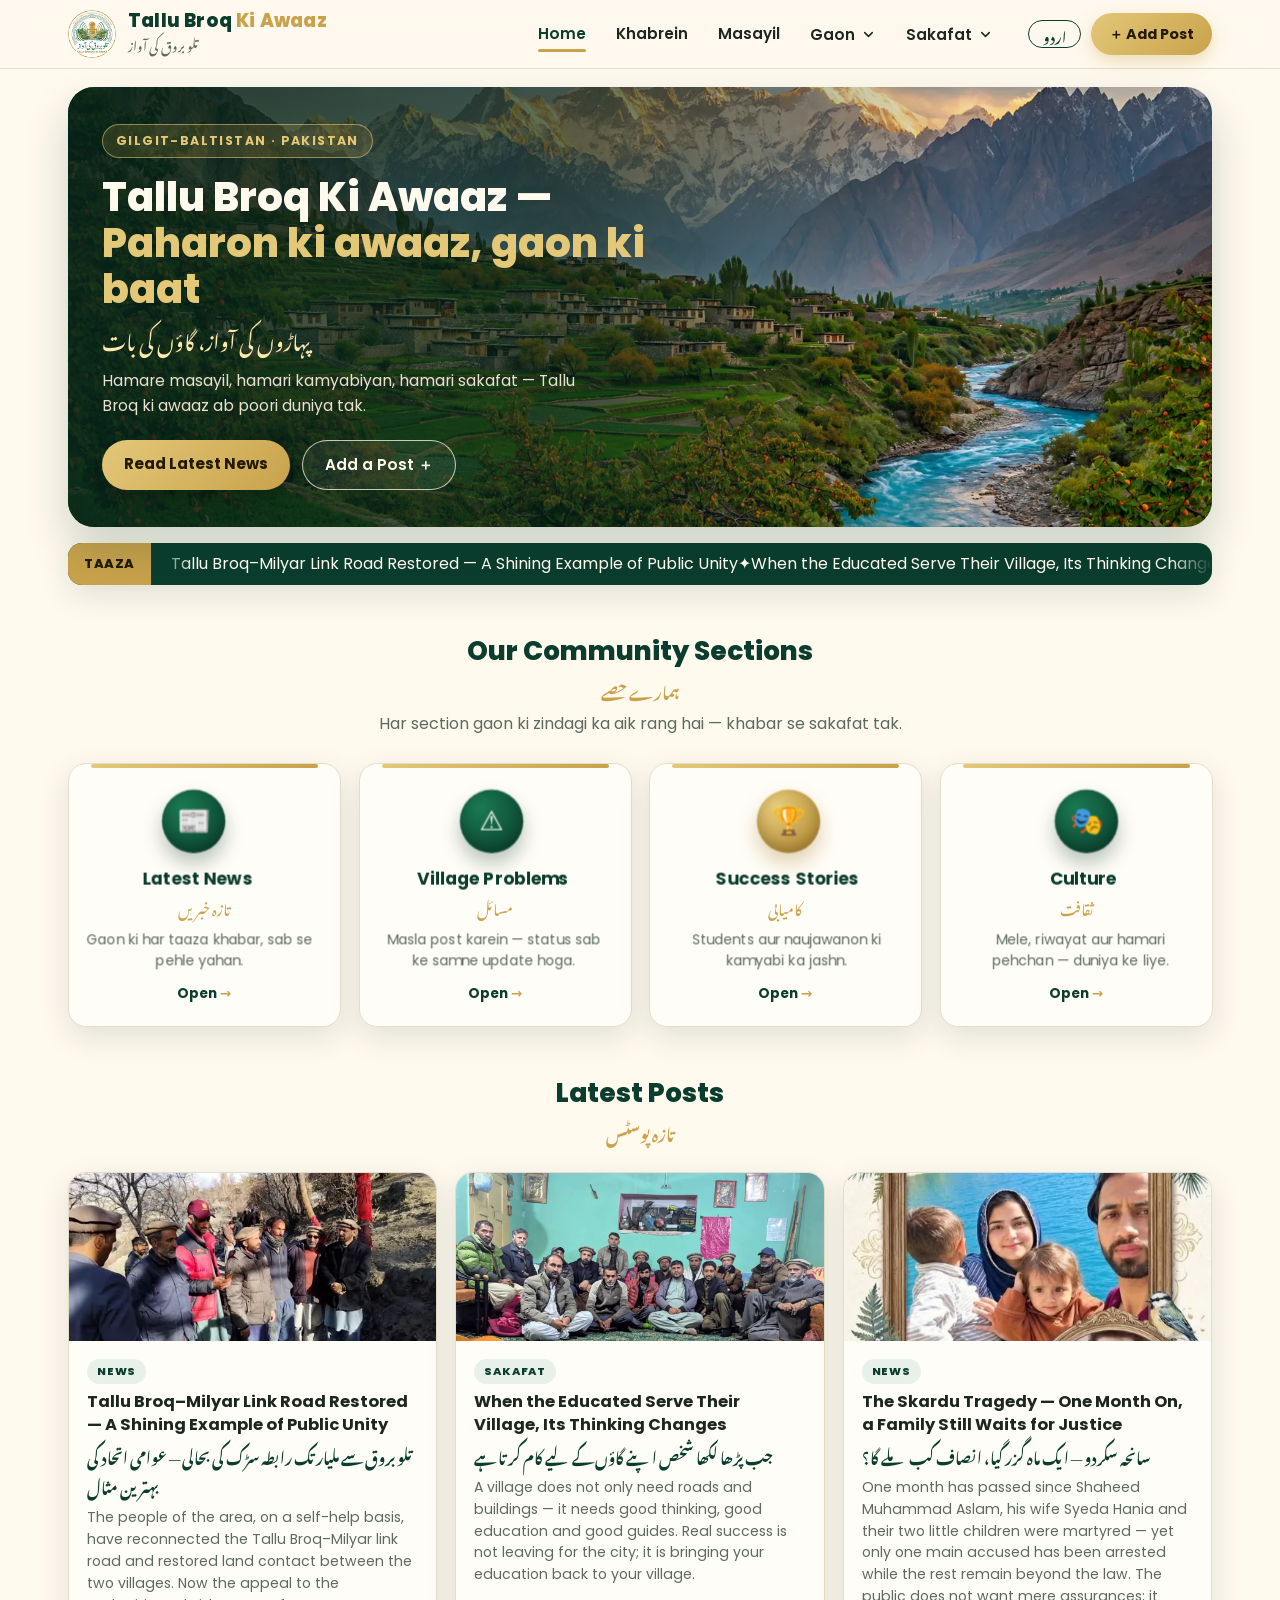
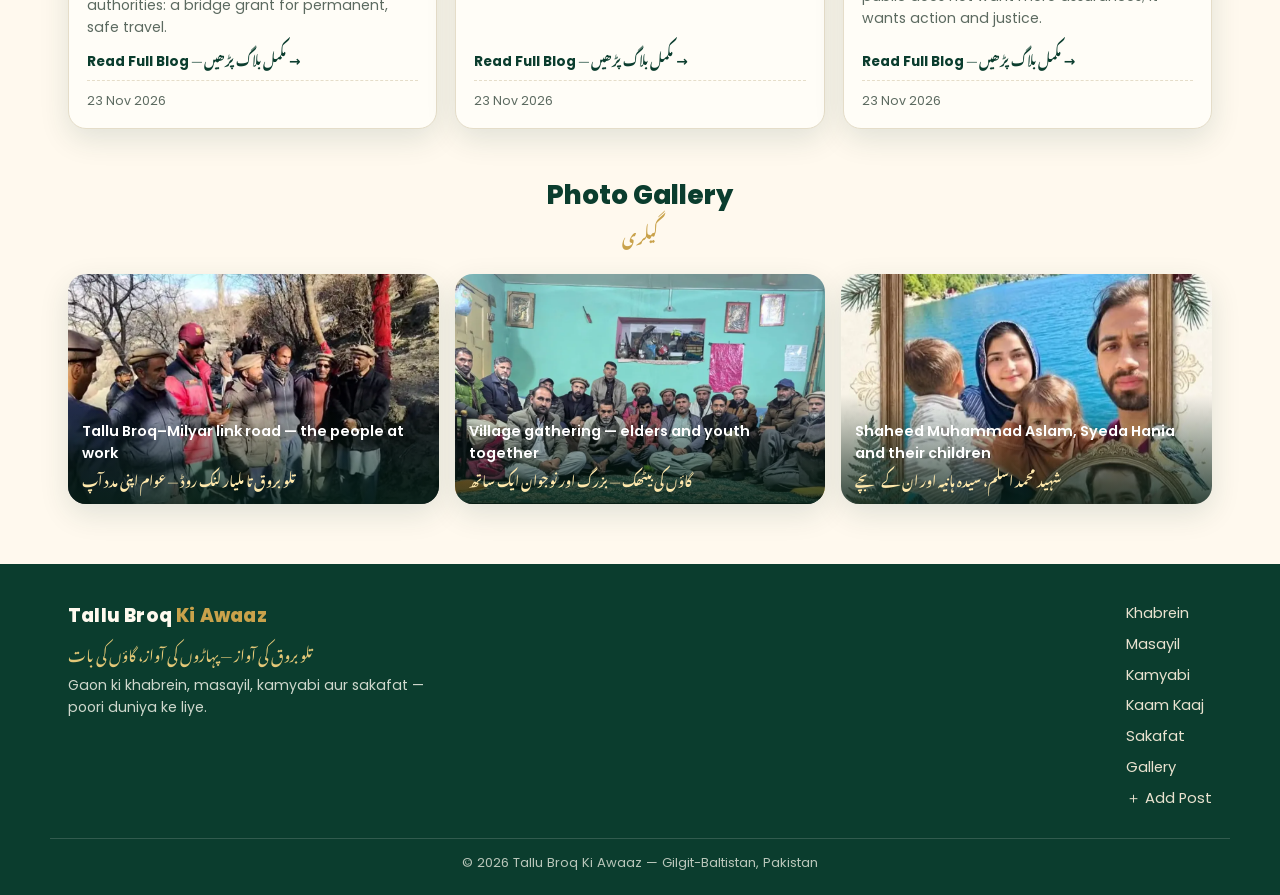
==== index.html @ 9633d97a "Full admin panel: dashboard stats, post edit, admins management, logo + social settings, password ch" ====
<!DOCTYPE html>
<html lang="en">
<head>
<meta charset="UTF-8">
<meta name="viewport" content="width=device-width, initial-scale=1.0">
<title>Tallu Broq Ki Awaaz — تلو بروق کی آواز | Voice of Tallu Broq</title>
<meta name="description" content="Tallu Broq Ki Awaaz — gaon ki khabrein, masayil, kamyabi, kaam kaaj aur sakafat. The voice of Tallu Broq, Gilgit-Baltistan, Pakistan. تلو بروق کی آواز — گاؤں کی خبریں، مسائل، کامیابی اور ثقافت۔">
<meta name="keywords" content="Tallu Broq, Tallu Broq Ki Awaaz, تلو بروق, تلو بروق کی آواز, Skardu village news, Gilgit Baltistan village, GB news, گاؤں کی خبریں, village problems Pakistan">
<meta name="robots" content="index, follow">
<link rel="canonical" href="https://sigmapack4-design.github.io/tallu-broq-awaaz/">
<meta name="theme-color" content="#0b3d2e">
<meta property="og:type" content="website">
<meta property="og:site_name" content="Tallu Broq Ki Awaaz">
<meta property="og:title" content="Tallu Broq Ki Awaaz — تلو بروق کی آواز">
<meta property="og:description" content="Gaon ki khabrein, masayil, kamyabi aur sakafat — Tallu Broq, Gilgit-Baltistan ki awaaz poori duniya ke liye.">
<meta property="og:url" content="https://sigmapack4-design.github.io/tallu-broq-awaaz/">
<meta property="og:image" content="https://sigmapack4-design.github.io/tallu-broq-awaaz/assets/hero.webp">
<meta name="twitter:card" content="summary_large_image">
<meta name="twitter:title" content="Tallu Broq Ki Awaaz — تلو بروق کی آواز">
<meta name="twitter:description" content="Village news, problems, success stories and culture from Tallu Broq, Gilgit-Baltistan, Pakistan.">
<meta name="twitter:image" content="https://sigmapack4-design.github.io/tallu-broq-awaaz/assets/hero.webp">
<script type="application/ld+json">
{"@context":"https://schema.org","@type":"WebSite","name":"Tallu Broq Ki Awaaz","alternateName":"تلو بروق کی آواز","url":"https://sigmapack4-design.github.io/tallu-broq-awaaz/","inLanguage":["en","ur"],"description":"Village news, problems, success stories, work directory and culture from Tallu Broq, Gilgit-Baltistan, Pakistan.","publisher":{"@type":"Organization","name":"Tallu Broq Ki Awaaz","alternateName":"تلو بروق کی آواز"}}
</script>
<link rel="preconnect" href="https://fonts.googleapis.com">
<link rel="preconnect" href="https://fonts.gstatic.com" crossorigin>
<link href="https://fonts.googleapis.com/css2?family=Poppins:wght@400;500;600;700;800&family=Noto+Nastaliq+Urdu:wght@400;600;700&display=swap" rel="stylesheet">
<link rel="stylesheet" href="style.css?v=6">
<link rel="icon" type="image/png" href="assets/logo.png">
</head>
<body>

<header class="site-header" id="siteHeader">
  <div class="header-inner">
    <a class="brand" href="#/home" aria-label="Tallu Broq Ki Awaaz — Home">
      <span class="brand-mark" aria-hidden="true">
        <img src="assets/logo.png" alt="" width="48" height="48" data-sitelogo>
      </span>
      <span class="brand-text">
        <span class="brand-name">Tallu Broq <span class="brand-name-2">Ki Awaaz</span></span>
        <span class="brand-ur ur">تلو بروق کی آواز</span>
      </span>
    </a>

    <nav class="main-nav" id="mainNav" aria-label="Main">
      <a class="nav-link" href="#/home" data-nav="home" data-i18n="nav_home">Home</a>
      <a class="nav-link" href="#/news" data-nav="news" data-i18n="nav_news">Khabrein</a>
      <a class="nav-link" href="#/masayil" data-nav="masayil" data-i18n="nav_masayil">Masayil</a>

      <div class="nav-drop" data-drop>
        <button class="nav-link nav-drop-btn" type="button" aria-haspopup="true" aria-expanded="false" data-drop-btn>
          <span data-i18n="nav_gaon">Gaon</span>
          <svg class="drop-arrow" viewBox="0 0 24 24" aria-hidden="true"><path d="M6 9l6 6 6-6" fill="none" stroke="currentColor" stroke-width="2.4" stroke-linecap="round" stroke-linejoin="round"/></svg>
        </button>
        <div class="drop-panel" role="menu">
          <a href="#/kamyabi" data-nav="kamyabi" role="menuitem"><span class="drop-ic">★</span><span data-i18n="nav_kamyabi">Kamyabi</span><span class="drop-ur ur">کامیابی</span></a>
          <a href="#/kaam" data-nav="kaam" role="menuitem"><span class="drop-ic">⚒</span><span data-i18n="nav_kaam">Kaam Kaaj</span><span class="drop-ur ur">کام کاج</span></a>
          <a href="#/elaan" data-nav="elaan" role="menuitem"><span class="drop-ic">📣</span><span data-i18n="nav_elaan">Elaan Board</span><span class="drop-ur ur">اعلان</span></a>
          <a href="#/rabta" data-nav="rabta" role="menuitem"><span class="drop-ic">☎</span><span data-i18n="nav_rabta">Rabta Directory</span><span class="drop-ur ur">رابطہ</span></a>
        </div>
      </div>

      <div class="nav-drop" data-drop>
        <button class="nav-link nav-drop-btn" type="button" aria-haspopup="true" aria-expanded="false" data-drop-btn>
          <span data-i18n="nav_sakafat">Sakafat</span>
          <svg class="drop-arrow" viewBox="0 0 24 24" aria-hidden="true"><path d="M6 9l6 6 6-6" fill="none" stroke="currentColor" stroke-width="2.4" stroke-linecap="round" stroke-linejoin="round"/></svg>
        </button>
        <div class="drop-panel" role="menu">
          <a href="#/sakafat" data-nav="sakafat" role="menuitem"><span class="drop-ic">🎭</span><span data-i18n="nav_sakafat">Sakafat</span><span class="drop-ur ur">ثقافت</span></a>
          <a href="#/gallery" data-nav="gallery" role="menuitem"><span class="drop-ic">🖼</span><span data-i18n="nav_gallery">Gallery</span><span class="drop-ur ur">گیلری</span></a>
        </div>
      </div>
    </nav>

    <div class="header-actions">
      <button class="lang-btn" id="langBtn" type="button" aria-label="Change language">اردو</button>
      <a class="cta-btn" href="#/submit" data-i18n="cta_submit">Masla Bhejein</a>
      <button class="burger" id="burger" type="button" aria-label="Menu" aria-expanded="false">
        <span></span><span></span><span></span>
      </button>
    </div>
  </div>

  <div class="mobile-panel" id="mobilePanel">
    <a class="m-link" href="#/home" data-nav="home" data-i18n="nav_home">Home</a>
    <a class="m-link" href="#/news" data-nav="news" data-i18n="nav_news">Khabrein</a>
    <a class="m-link" href="#/masayil" data-nav="masayil" data-i18n="nav_masayil">Masayil</a>
    <button class="m-acc-btn" type="button" data-acc aria-expanded="false">
      <span data-i18n="nav_gaon">Gaon</span>
      <svg class="drop-arrow" viewBox="0 0 24 24" aria-hidden="true"><path d="M6 9l6 6 6-6" fill="none" stroke="currentColor" stroke-width="2.4" stroke-linecap="round" stroke-linejoin="round"/></svg>
    </button>
    <div class="m-acc-panel">
      <a class="m-link sub" href="#/kamyabi" data-nav="kamyabi" data-i18n="nav_kamyabi">Kamyabi</a>
      <a class="m-link sub" href="#/kaam" data-nav="kaam" data-i18n="nav_kaam">Kaam Kaaj</a>
      <a class="m-link sub" href="#/elaan" data-nav="elaan" data-i18n="nav_elaan">Elaan Board</a>
      <a class="m-link sub" href="#/rabta" data-nav="rabta" data-i18n="nav_rabta">Rabta Directory</a>
    </div>
    <button class="m-acc-btn" type="button" data-acc aria-expanded="false">
      <span data-i18n="nav_sakafat">Sakafat</span>
      <svg class="drop-arrow" viewBox="0 0 24 24" aria-hidden="true"><path d="M6 9l6 6 6-6" fill="none" stroke="currentColor" stroke-width="2.4" stroke-linecap="round" stroke-linejoin="round"/></svg>
    </button>
    <div class="m-acc-panel">
      <a class="m-link sub" href="#/sakafat" data-nav="sakafat" data-i18n="nav_sakafat">Sakafat</a>
      <a class="m-link sub" href="#/gallery" data-nav="gallery" data-i18n="nav_gallery">Gallery</a>
    </div>
    <a class="m-link cta" href="#/submit" data-i18n="cta_submit">Masla Bhejein</a>
  </div>
</header>

<main id="app" tabindex="-1"></main>

<footer class="site-footer">
  <div class="footer-inner">
    <div class="footer-brand">
      <span class="brand-name light">Tallu Broq <span class="brand-name-2">Ki Awaaz</span></span>
      <span class="ur footer-ur">تلو بروق کی آواز — پہاڑوں کی آواز، گاؤں کی بات</span>
      <p class="footer-tag" data-i18n="footer_tag">Gaon ki khabrein, masayil, kamyabi aur sakafat — poori duniya ke liye.</p>
      <div class="social-row" id="socialRow"></div>
    </div>
    <nav class="footer-links" aria-label="Footer">
      <a href="#/news" data-i18n="nav_news">Khabrein</a>
      <a href="#/masayil" data-i18n="nav_masayil">Masayil</a>
      <a href="#/kamyabi" data-i18n="nav_kamyabi">Kamyabi</a>
      <a href="#/kaam" data-i18n="nav_kaam">Kaam Kaaj</a>
      <a href="#/sakafat" data-i18n="nav_sakafat">Sakafat</a>
      <a href="#/gallery" data-i18n="nav_gallery">Gallery</a>
      <a href="#/submit" data-i18n="cta_submit">Masla Bhejein</a>
    </nav>
  </div>
  <div class="footer-bottom">© 2026 Tallu Broq Ki Awaaz — Gilgit-Baltistan, Pakistan</div>
</footer>

<!-- Guidelines popup (shown before posting) -->
<div class="modal-back" id="guideModal" role="dialog" aria-modal="true" aria-label="Posting guidelines">
  <div class="modal-card">
    <h3>📋 Posting ke Usool <span class="ur">پوسٹنگ کے اصول</span></h3>
    <div class="guide-cols">
      <div>
        <p class="guide-h good">✅ Ye post ho sakti hai:</p>
        <ul>
          <li>Gaon ki khabrein <span class="ur">گاؤں کی خبریں</span></li>
          <li>Masayil — pani, bijli, sarak, school, sehat <span class="ur">مسائل</span></li>
          <li>Kamyabi — students, naujawan <span class="ur">کامیابی</span></li>
          <li>Sakafat aur elanaat <span class="ur">ثقافت و اعلانات</span></li>
        </ul>
      </div>
      <div>
        <p class="guide-h bad">🚫 Ye bilkul nahi:</p>
        <ul>
          <li>Kharid-o-farokht, dukaan ya cheezon ki advertisement</li>
          <li>Gandi, badtameez ya ghair-akhlaqi baat ya photo</li>
          <li>Kisi shakhs par ilzaam ya larai jhagra</li>
          <li>Jhooti khabar ya spam</li>
        </ul>
      </div>
    </div>
    <p class="guide-note">🤖 <strong>System kaisa kaam karta hai:</strong> Aap title, tafseel aur photo bhejte hain → <strong>AI pehle check karta hai</strong> → saaf post ko AI khud behtar bana kar <strong>English + Urdu blog</strong> ki shakal mein SEO ke saath publish kar deta hai. Jo post usool ke khilaf ho, wo <strong>wahin decline</strong> ho jati hai — site par nahi lagti.</p>
    <div class="modal-btns">
      <button class="btn-gold" id="guideGo" type="button">Samajh Gaya — Post Karein →</button>
      <button class="btn-plain" id="guideClose" type="button">Band Karein</button>
    </div>
  </div>
</div>

<script src="data.js?v=3"></script>
<script src="app.js?v=5"></script>
</body>
</html>
---- style.css ----
:root{
  --green:#0b3d2e;
  --green-2:#0f5132;
  --green-soft:#e7f0e9;
  --cream:#fff9ee;
  --paper:#fffdf7;
  --gold:#c9a24b;
  --gold-2:#e3c878;
  --ink:#1d2620;
  --muted:#5c6a60;
  --line:#e5ddc9;
  --red:#b3402e;
  --amber:#b07d1e;
  --radius:18px;
  --shadow:0 10px 30px rgba(11,61,46,.12);
  --shadow-lift:0 22px 44px rgba(11,61,46,.20);
}
*{margin:0;padding:0;box-sizing:border-box}
html{scroll-behavior:smooth;overflow-x:hidden}
body{
  font-family:'Poppins',system-ui,sans-serif;
  background:var(--cream);
  color:var(--ink);
  line-height:1.55;
  -webkit-font-smoothing:antialiased;
  overflow-x:hidden;
  max-width:100%;
}
.ur{font-family:'Noto Nastaliq Urdu',serif;line-height:2}
a{color:inherit;text-decoration:none}
img{max-width:100%;display:block}
button{font-family:inherit;cursor:pointer}

/* ---------- Header ---------- */
.site-header{
  position:sticky;top:0;z-index:100;
  background:rgba(255,249,238,.86);
  backdrop-filter:blur(14px);
  -webkit-backdrop-filter:blur(14px);
  border-bottom:1px solid var(--line);
}
.header-inner{
  max-width:1180px;margin:0 auto;padding:10px 18px;
  display:flex;align-items:center;gap:22px;min-width:0;
}
.brand{display:flex;align-items:center;gap:12px;flex-shrink:1;min-width:0}
.brand-mark{width:48px;height:48px;display:block;flex-shrink:0}
.brand-mark svg{width:100%;height:100%}
.brand-mark img{width:100%;height:100%;display:block;border-radius:50%}
.brand-text{display:flex;flex-direction:column;line-height:1.1;min-width:0}
.brand-name{font-weight:800;font-size:1.16rem;color:var(--green);letter-spacing:.2px;white-space:nowrap}
.brand-name-2{color:var(--gold)}
.brand-name.light{color:var(--cream)}
.brand-ur{font-size:.82rem;color:var(--muted);line-height:1.9}

.main-nav{display:flex;align-items:center;gap:4px;margin-left:auto}
.nav-link{
  position:relative;display:inline-flex;align-items:center;gap:6px;
  padding:9px 13px;border-radius:999px;border:0;background:transparent;
  font-size:.95rem;font-weight:600;color:var(--ink);
  transition:background .2s,color .2s;
}
.nav-link:hover{background:var(--green-soft);color:var(--green)}
.nav-link.active{color:var(--green)}
.nav-link.active::after{
  content:"";position:absolute;left:13px;right:13px;bottom:3px;height:3px;
  border-radius:3px;background:var(--gold);
}

/* Dropdown (arrow) menus */
.nav-drop{position:relative}
.drop-arrow{width:15px;height:15px;transition:transform .25s ease;flex-shrink:0}
.nav-drop.open .drop-arrow,.m-acc-btn.open .drop-arrow{transform:rotate(180deg)}
.drop-panel{
  position:absolute;top:calc(100% + 10px);left:50%;
  transform:translate(-50%,8px);
  min-width:250px;background:var(--paper);
  border:1px solid var(--line);border-radius:16px;
  box-shadow:var(--shadow-lift);padding:8px;
  opacity:0;visibility:hidden;pointer-events:none;
  transition:opacity .22s ease,transform .22s ease;
}
.drop-panel::before{
  content:"";position:absolute;top:-7px;left:50%;width:14px;height:14px;
  transform:translateX(-50%) rotate(45deg);
  background:var(--paper);border-left:1px solid var(--line);border-top:1px solid var(--line);
}
.nav-drop.open .drop-panel{opacity:1;visibility:visible;pointer-events:auto;transform:translate(-50%,0)}
.drop-panel a{
  display:flex;align-items:center;gap:10px;
  padding:10px 12px;border-radius:11px;font-weight:600;font-size:.93rem;
  transition:background .15s;
}
.drop-panel a:hover{background:var(--green-soft);color:var(--green)}
.drop-ic{width:22px;text-align:center}
.drop-ur{margin-left:auto;font-size:.8rem;color:var(--muted)}

.header-actions{display:flex;align-items:center;gap:10px;flex-shrink:0}
.lang-btn{
  border:1.5px solid var(--green);background:transparent;color:var(--green);
  font-family:'Noto Nastaliq Urdu',serif;font-size:.85rem;line-height:1;
  padding:8px 14px 4px;border-radius:999px;font-weight:700;
  transition:background .2s,color .2s;
}
.lang-btn:hover{background:var(--green);color:var(--cream)}
.cta-btn{
  background:linear-gradient(135deg,var(--gold-2),var(--gold));
  color:#231a04;font-weight:700;font-size:.9rem;
  padding:10px 18px;border-radius:999px;box-shadow:0 6px 16px rgba(201,162,75,.35);
  transition:transform .2s,box-shadow .2s;white-space:nowrap;
}
.cta-btn:hover{transform:translateY(-2px);box-shadow:0 10px 22px rgba(201,162,75,.45)}
.burger{
  display:none;flex-direction:column;gap:5px;background:transparent;border:0;padding:8px;
}
.burger span{width:24px;height:2.6px;border-radius:3px;background:var(--green);transition:.25s}
.burger.open span:nth-child(1){transform:translateY(7.6px) rotate(45deg)}
.burger.open span:nth-child(2){opacity:0}
.burger.open span:nth-child(3){transform:translateY(-7.6px) rotate(-45deg)}

.mobile-panel{
  display:none;border-top:1px solid var(--line);
  background:var(--paper);padding:10px 16px 16px;
}
.mobile-panel.show{display:block}
.m-link{display:block;padding:11px 10px;font-weight:600;border-radius:10px}
.m-link:hover,.m-link.active{background:var(--green-soft);color:var(--green)}
.m-link.sub{padding-left:26px;font-weight:500}
.m-link.cta{margin-top:8px;text-align:center;background:linear-gradient(135deg,var(--gold-2),var(--gold));color:#231a04;font-weight:700}
.m-acc-btn{
  width:100%;display:flex;align-items:center;justify-content:space-between;
  padding:11px 10px;background:transparent;border:0;font-weight:600;font-size:1rem;color:var(--ink);
}
.m-acc-panel{display:none}
.m-acc-panel.show{display:block}

/* ---------- Layout ---------- */
#app{max-width:1180px;margin:0 auto;padding:0 18px 60px;min-height:60vh}
.view-head{padding:38px 0 8px;text-align:center}
.view-head h1{font-size:2rem;color:var(--green);font-weight:800}
.view-head .ur{display:block;font-size:1.05rem;color:var(--gold);margin-top:2px}
.view-head p{color:var(--muted);max-width:640px;margin:10px auto 0}

/* ---------- Hero ---------- */
.hero{
  margin-top:18px;border-radius:26px;overflow:hidden;position:relative;
  box-shadow:var(--shadow-lift);isolation:isolate;
}
.hero img.hero-bg{width:100%;height:440px;object-fit:cover;transform:scale(1.02)}
.hero-shade{position:absolute;inset:0;background:linear-gradient(90deg,rgba(7,38,27,.88) 0%,rgba(7,38,27,.62) 46%,rgba(7,38,27,.05) 78%)}
.hero-content{
  position:absolute;inset:0;display:flex;flex-direction:column;justify-content:center;
  padding:34px;max-width:640px;color:var(--cream);
}
.hero-chip{
  align-self:flex-start;background:rgba(201,162,75,.18);border:1px solid rgba(227,200,120,.55);
  color:var(--gold-2);font-size:.78rem;font-weight:700;letter-spacing:1.4px;
  padding:6px 13px;border-radius:999px;text-transform:uppercase;
}
.hero-content h1{font-size:2.5rem;line-height:1.15;font-weight:800;margin:16px 0 4px}
.hero-content h1 em{font-style:normal;color:var(--gold-2)}
.hero-ur{font-size:1.3rem;color:#ffe9ad;line-height:2.1}
.hero-sub{margin-top:10px;color:#e9e2cf;max-width:480px;font-size:.98rem}
.hero-btns{display:flex;gap:12px;margin-top:22px;flex-wrap:wrap}
.btn-gold{
  background:linear-gradient(135deg,var(--gold-2),var(--gold));color:#231a04;
  font-weight:700;padding:12px 22px;border-radius:999px;border:0;font-size:.95rem;
  box-shadow:0 8px 20px rgba(0,0,0,.25);transition:transform .2s;
  display:inline-block;
}
.btn-gold:hover{transform:translateY(-2px)}
.btn-ghost{
  border:1.5px solid rgba(255,249,238,.75);color:var(--cream);background:rgba(255,255,255,.06);
  font-weight:600;padding:12px 22px;border-radius:999px;font-size:.95rem;display:inline-block;
  transition:background .2s;
}
.btn-ghost:hover{background:rgba(255,255,255,.16)}

/* ---------- Ticker ---------- */
.ticker{
  margin-top:16px;display:flex;align-items:center;gap:0;background:var(--green);
  border-radius:14px;overflow:hidden;color:var(--cream);box-shadow:var(--shadow);
}
.ticker-label{
  background:var(--gold);color:#231a04;font-weight:800;font-size:.8rem;
  padding:11px 16px;white-space:nowrap;letter-spacing:.6px;
}
.ticker-track{overflow:hidden;flex:1;min-width:0;mask-image:linear-gradient(90deg,transparent,#000 4%,#000 96%,transparent)}
.ticker-move{display:inline-flex;gap:56px;white-space:nowrap;padding-left:20px;animation:tick 30s linear infinite}
.ticker:hover .ticker-move{animation-play-state:paused}
@keyframes tick{from{transform:translateX(0)}to{transform:translateX(-50%)}}

/* ---------- Section cards (3D) ---------- */
.sec-title{text-align:center;margin:46px 0 6px}
.sec-title h2{color:var(--green);font-size:1.65rem;font-weight:800}
.sec-title .ur{display:block;color:var(--gold);font-size:1rem;margin-top:2px}
.sec-sub{text-align:center;color:var(--muted);max-width:560px;margin:6px auto 0}
.cards{
  display:grid;grid-template-columns:repeat(4,1fr);gap:18px;margin-top:26px;
  perspective:1200px;
}
.scard{
  background:var(--paper);border:1px solid var(--line);border-radius:var(--radius);
  padding:26px 20px 20px;text-align:center;position:relative;
  box-shadow:var(--shadow);transform-style:preserve-3d;
  transition:box-shadow .25s ease;will-change:transform;
}
.scard:hover{box-shadow:var(--shadow-lift)}
.scard::before{
  content:"";position:absolute;top:0;left:22px;right:22px;height:4px;border-radius:4px;
  background:linear-gradient(90deg,var(--gold-2),var(--gold));
}
.scard-ic{
  width:62px;height:62px;margin:2px auto 12px;border-radius:50%;
  display:flex;align-items:center;justify-content:center;font-size:1.65rem;color:#fff;
  background:radial-gradient(circle at 32% 28%,#1a7a52,var(--green));
  box-shadow:0 10px 20px rgba(11,61,46,.30),inset 0 -6px 12px rgba(0,0,0,.22);
  transform:translateZ(28px);
}
.scard.gold .scard-ic{background:radial-gradient(circle at 32% 28%,#e8cd7d,#a97f27);box-shadow:0 10px 20px rgba(169,127,39,.35),inset 0 -6px 12px rgba(0,0,0,.18)}
.scard h3{color:var(--green);font-size:1.06rem;transform:translateZ(18px)}
.scard .ur{display:block;color:var(--gold);font-size:.92rem}
.scard p{color:var(--muted);font-size:.86rem;margin-top:7px;transform:translateZ(12px)}
.scard .go{margin-top:12px;font-weight:700;color:var(--green);font-size:.85rem;display:inline-block}
.scard .go::after{content:" →";color:var(--gold)}

/* ---------- Post cards ---------- */
.posts{display:grid;grid-template-columns:repeat(3,1fr);gap:18px;margin-top:24px}
.pcard{
  background:var(--paper);border:1px solid var(--line);border-radius:var(--radius);
  overflow:hidden;box-shadow:var(--shadow);display:flex;flex-direction:column;
  transition:transform .25s ease,box-shadow .25s ease;
}
.pcard:hover{transform:translateY(-6px);box-shadow:var(--shadow-lift)}
.pcard img{height:168px;width:100%;object-fit:cover}
.pcard-body{padding:18px;display:flex;flex-direction:column;gap:7px;flex:1}
.chip{
  align-self:flex-start;font-size:.7rem;font-weight:800;letter-spacing:.8px;text-transform:uppercase;
  padding:4px 10px;border-radius:999px;background:var(--green-soft);color:var(--green);
}
.chip.gold{background:#f7ecd2;color:#7c5c10}
.chip.red{background:#f9e3de;color:var(--red)}
.pcard h3{font-size:1.02rem;line-height:1.4;color:var(--ink)}
.pcard h3 .ur{display:block;font-size:.95rem;color:var(--green);margin-top:3px}
.pcard p{color:var(--muted);font-size:.88rem;flex:1}
.readmore{font-weight:700;font-size:.86rem;color:var(--green)}
.readmore:hover{color:var(--gold)}
.pmeta{display:flex;justify-content:space-between;align-items:center;font-size:.78rem;color:var(--muted);border-top:1px dashed var(--line);padding-top:10px}
.status{font-weight:800;font-size:.72rem;padding:4px 10px;border-radius:999px;letter-spacing:.4px}
.status.report{background:#f9e3de;color:var(--red)}
.status.progress{background:#f7ecd2;color:var(--amber)}
.status.done{background:var(--green-soft);color:var(--green)}

/* ---------- Gallery / directory / forms ---------- */
.gallery{display:grid;grid-template-columns:repeat(3,1fr);gap:16px;margin-top:24px}
.gitem{border-radius:var(--radius);overflow:hidden;position:relative;box-shadow:var(--shadow)}
.gitem img{height:230px;width:100%;object-fit:cover;transition:transform .5s ease}
.gitem:hover img{transform:scale(1.06)}
.gitem figcaption{
  position:absolute;left:0;right:0;bottom:0;padding:26px 14px 12px;color:#fff;font-weight:600;font-size:.9rem;
  background:linear-gradient(transparent,rgba(5,30,20,.82));
}
.gitem figcaption .ur{display:block;font-size:.85rem;color:#ffe9ad}
.dir-grid{display:grid;grid-template-columns:repeat(3,1fr);gap:16px;margin-top:24px}
.dcard{background:var(--paper);border:1px solid var(--line);border-radius:var(--radius);padding:20px;box-shadow:var(--shadow)}
.dcard h3{color:var(--green);font-size:1rem;display:flex;gap:9px;align-items:center}
.dcard p{color:var(--muted);font-size:.87rem;margin-top:6px}
.form-card{
  max-width:640px;margin:26px auto 0;background:var(--paper);border:1px solid var(--line);
  border-radius:22px;box-shadow:var(--shadow-lift);padding:28px;
}
.form-card label{display:block;font-weight:600;font-size:.9rem;margin:14px 0 6px;color:var(--green)}
.form-card input,.form-card select,.form-card textarea{
  width:100%;border:1.5px solid var(--line);border-radius:12px;padding:12px 14px;
  font-family:inherit;font-size:.95rem;background:var(--cream);color:var(--ink);
}
.form-card input:focus,.form-card select:focus,.form-card textarea:focus{outline:2px solid var(--gold);border-color:transparent}
.form-card .btn-gold{width:100%;margin-top:20px;font-size:1rem;padding:14px}
.form-note{text-align:center;color:var(--muted);font-size:.82rem;margin-top:12px}
.empty-note{
  text-align:center;color:var(--muted);background:var(--paper);border:1px dashed var(--line);
  border-radius:var(--radius);padding:28px;margin-top:24px;
}

/* ---------- Footer ---------- */
.site-footer{background:var(--green);color:var(--cream);margin-top:0}
.footer-inner{
  max-width:1180px;margin:0 auto;padding:38px 18px 8px;
  display:flex;justify-content:space-between;gap:30px;flex-wrap:wrap;
}
.footer-ur{display:block;color:var(--gold-2);font-size:.95rem;margin-top:6px}
.footer-tag{color:#cfd8cd;font-size:.88rem;max-width:380px;margin-top:8px}
.footer-links{display:flex;flex-direction:column;gap:8px}
.footer-links a{color:#e9e2cf;font-size:.92rem}
.footer-links a:hover{color:var(--gold-2)}
.footer-bottom{
  max-width:1180px;margin:0 auto;padding:14px 18px 22px;
  border-top:1px solid rgba(255,249,238,.16);margin-top:20px;
  font-size:.82rem;color:#b9c6ba;text-align:center;
}

/* ---------- Reveal animation ---------- */
.reveal{opacity:0;transform:translateY(26px);transition:opacity .7s ease,transform .7s ease}
.reveal.in{opacity:1;transform:none}

/* ---------- Responsive ---------- */
@media (max-width:1020px){
  .cards{grid-template-columns:repeat(2,1fr)}
  .posts{grid-template-columns:repeat(2,1fr)}
  .gallery,.dir-grid{grid-template-columns:repeat(2,1fr)}
}
@media (max-width:860px){
  .main-nav{display:none}
  .burger{display:flex}
  .cta-btn{display:none}
  .header-inner{gap:12px;padding:10px 14px}
  .header-actions{margin-left:auto}
  .hero img.hero-bg{height:480px}
  .hero-content{padding:24px;max-width:100%}
  .hero-content h1{font-size:1.9rem}
}
@media (max-width:560px){
  .cards,.posts,.gallery,.dir-grid{grid-template-columns:1fr}
  .brand-ur{display:none}
  .header-inner{padding:8px 12px;gap:8px}
  .brand{gap:8px}
  .brand-mark{width:38px;height:38px}
  .brand-name{font-size:.95rem}
  .lang-btn{padding:7px 10px 3px;font-size:.78rem}
  .ticker-label{padding:10px 11px;font-size:.7rem}
  .hero img.hero-bg{height:520px}
  .hero-content h1{font-size:1.62rem}
  .hero-ur{font-size:1.1rem}
  .view-head h1{font-size:1.55rem}
  #app{padding:0 12px 48px}
}

/* ----- Guidelines popup + Add Post system ----- */
.modal-back{
  position:fixed;inset:0;background:rgba(6,26,19,.72);backdrop-filter:blur(4px);
  display:none;align-items:center;justify-content:center;z-index:200;padding:16px;
}
.modal-back.show{display:flex}
.modal-card{
  background:var(--paper);border-radius:22px;max-width:640px;width:100%;max-height:88vh;overflow:auto;
  padding:26px 26px 22px;box-shadow:var(--shadow-lift);border-top:6px solid var(--gold);
}
.modal-card h3{color:var(--green);font-size:1.25rem;margin-bottom:14px}
.guide-box{
  background:var(--paper);border:1px solid var(--line);border-radius:18px;padding:20px 22px;
  max-width:680px;margin:0 auto 22px;box-shadow:var(--shadow-soft);
}
.guide-box h3{color:var(--green);font-size:1.12rem;margin-bottom:12px}
.guide-cols{display:grid;grid-template-columns:1fr 1fr;gap:8px 26px}
.guide-h{font-weight:700;margin-bottom:6px}
.guide-h.good{color:#177245}
.guide-h.bad{color:#b3261e}
.guide-cols ul{list-style:none}
.guide-cols li{padding:3px 0;font-size:.92rem;color:#33413a}
.guide-cols li .ur{color:var(--gold);font-size:.82rem;margin-left:6px}
.guide-note{
  margin-top:14px;background:var(--green-soft);border-radius:12px;padding:12px 14px;
  font-size:.9rem;color:#22392e;line-height:1.6;
}
.modal-btns{display:flex;gap:12px;flex-wrap:wrap;margin-top:18px}
.btn-plain{
  background:#fff;border:1.5px solid var(--line);color:var(--ink);font-weight:700;
  padding:13px 22px;border-radius:999px;cursor:pointer;font-family:inherit;font-size:.95rem;
}
.btn-plain:hover{border-color:var(--green);color:var(--green)}
@media (max-width:560px){ .guide-cols{grid-template-columns:1fr} }

/* ----- Form extras ----- */
.form-card .opt{color:var(--muted);font-weight:400;font-size:.8rem}
.form-card input[type="file"]{padding:10px;background:#fff}
.photo-prev{width:100%;max-height:260px;object-fit:cover;border-radius:14px;margin-top:4px}
.result-wait,.result-ok,.result-bad{
  margin-top:16px;border-radius:14px;padding:14px 16px;font-size:.94rem;line-height:1.6;
}
.result-wait{background:#fff7e0;border:1px solid #ecd27a;color:#6b5410}
.result-ok{background:#e5f6ec;border:1px solid #8fd3a8;color:#14532d}
.result-ok a{color:var(--green);font-weight:800}
.result-bad{background:#fdecec;border:1px solid #f0a3a3;color:#7a1d1d}
.result-bad .ur{display:inline-block;margin-top:4px}

/* ----- Dynamic blog view ----- */
.blog-wrap{max-width:860px;margin:0 auto}
.blog-h1{font-size:1.9rem;line-height:1.3;color:var(--green);font-weight:800;margin-top:12px}
.blog-h1ur{
  font-family:'Noto Nastaliq Urdu',serif;font-weight:700;direction:rtl;text-align:right;
  font-size:1.5rem;line-height:2.2;color:var(--ink);margin-top:8px;
}
.share-copy{background:#44546b;border:none;cursor:pointer;font-family:inherit}
@media (max-width:560px){ .blog-h1{font-size:1.45rem} .blog-h1ur{font-size:1.22rem} }

/* ----- Social links (set from admin panel) ----- */
.social-row{display:flex;gap:10px;flex-wrap:wrap;margin-top:16px}
.social-row:empty{display:none}
.social-pill{
  display:inline-flex;align-items:center;gap:7px;padding:8px 16px;border-radius:999px;
  border:1.5px solid rgba(255,255,255,.35);color:#fff;font-weight:600;font-size:.85rem;
  transition:.2s;background:rgba(255,255,255,.08);
}
.social-pill:hover{border-color:var(--gold);color:var(--gold-2);transform:translateY(-2px)}
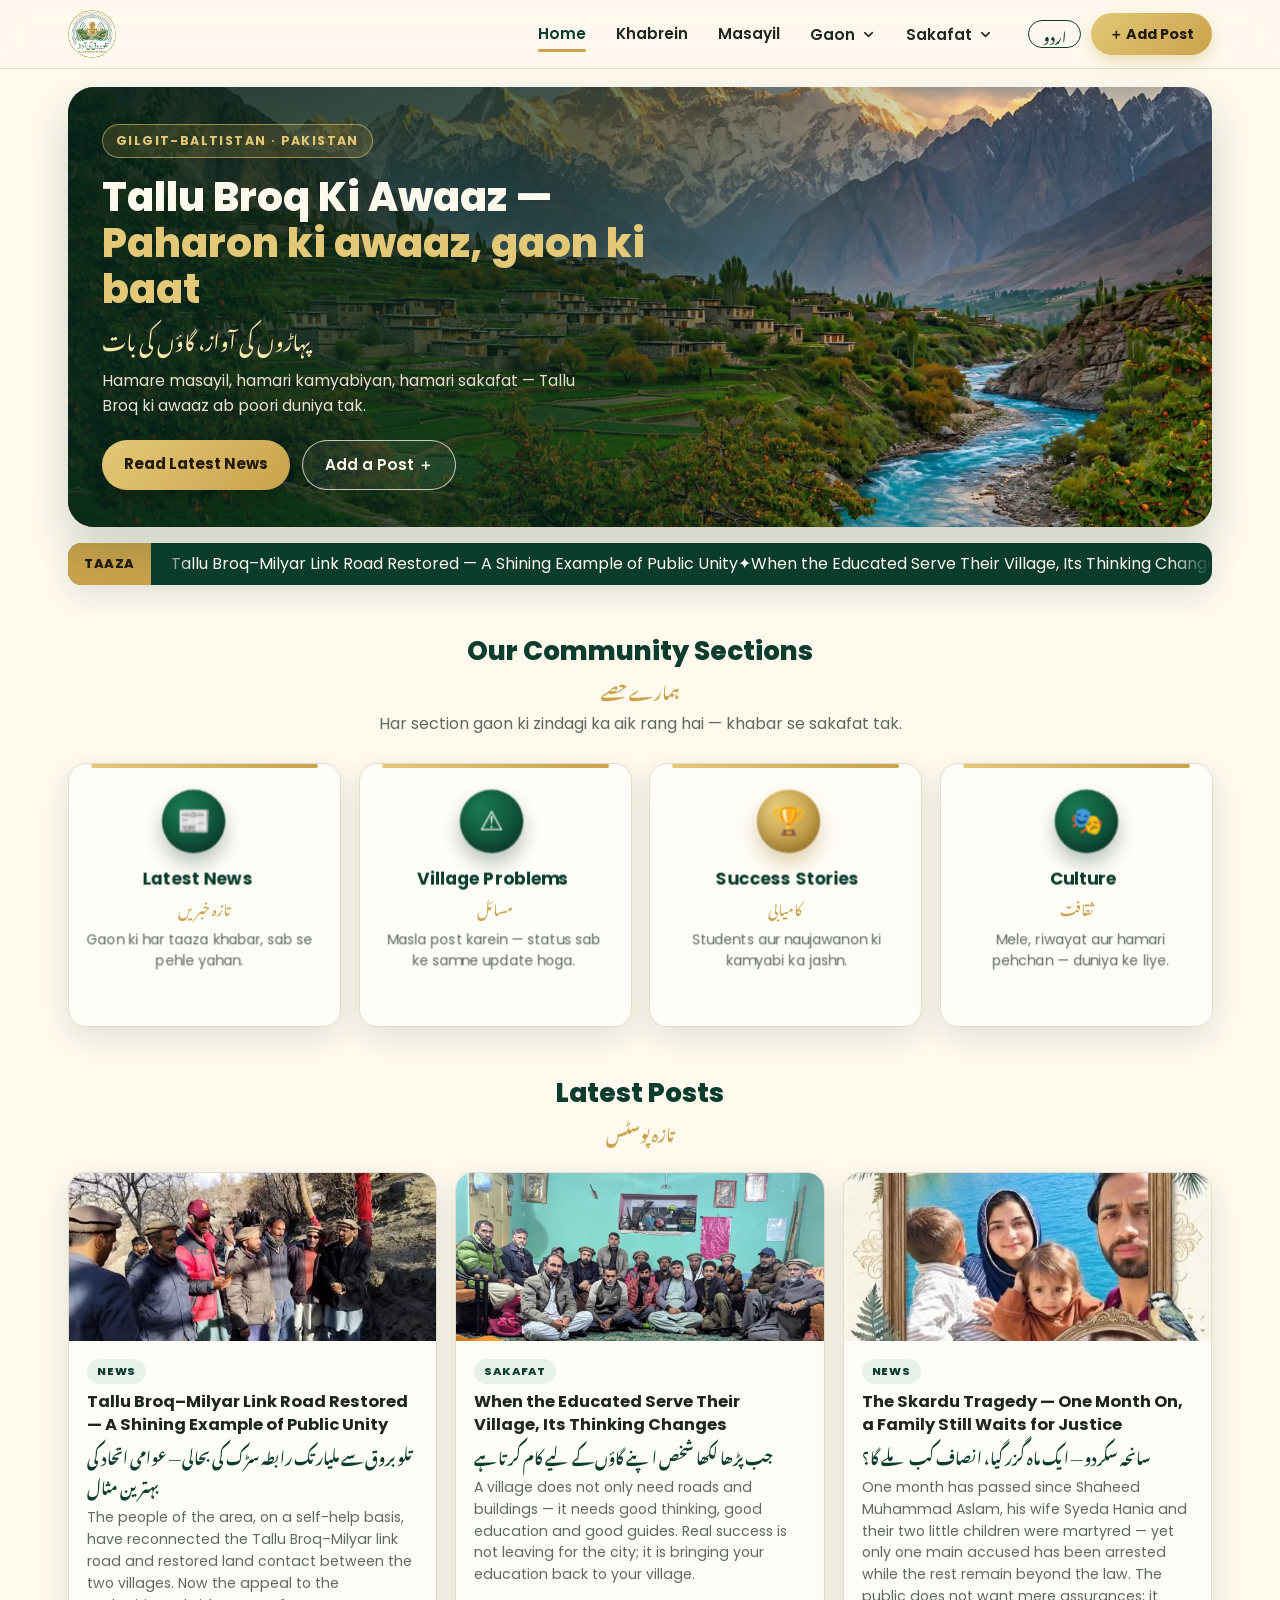
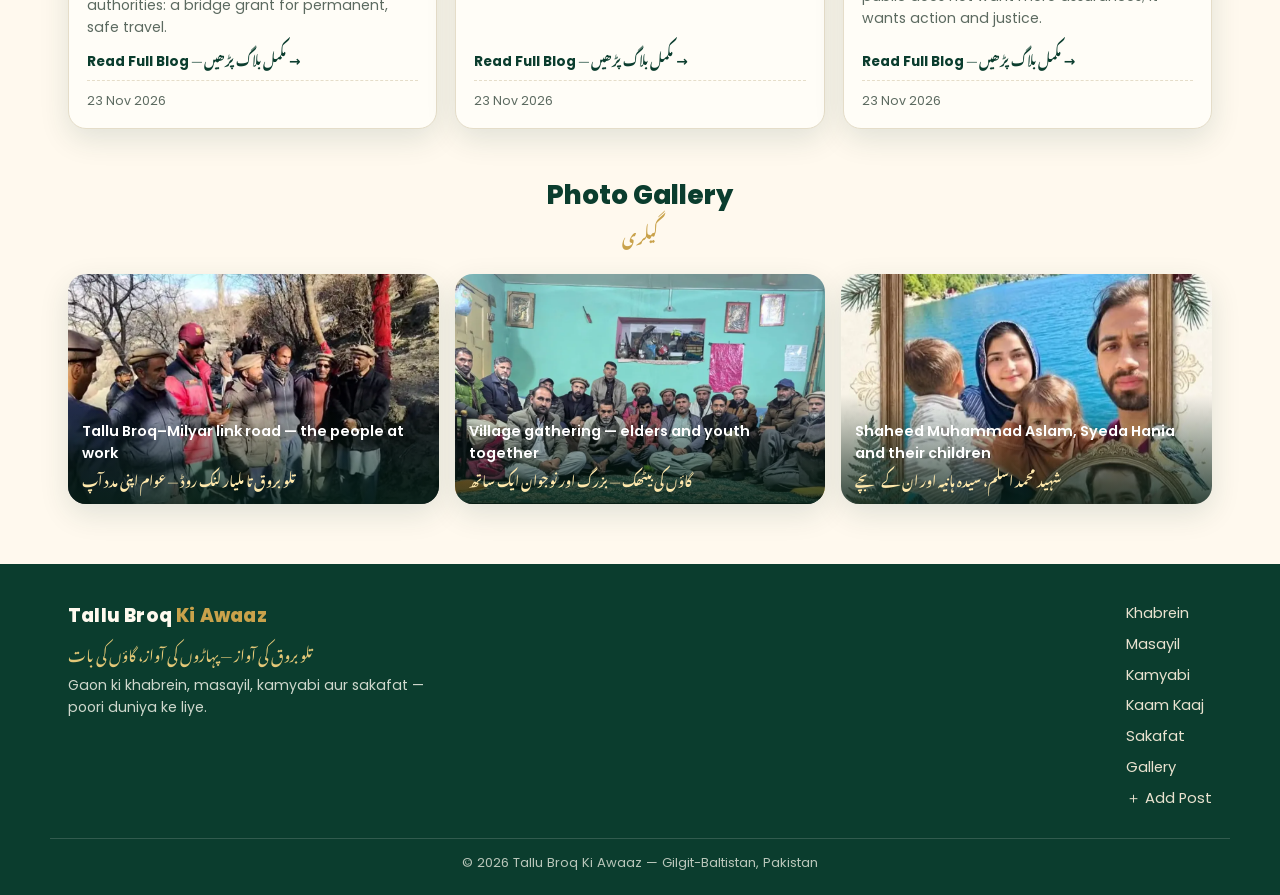
==== commit 00f7e7f2: "Header: logo only — remove site-name text next to logo (owner order)" ====
--- a/index.html
+++ b/index.html
@@ -35,10 +35,6 @@
     <a class="brand" href="#/home" aria-label="Tallu Broq Ki Awaaz — Home">
       <span class="brand-mark" aria-hidden="true">
         <img src="assets/logo.png" alt="" width="48" height="48" data-sitelogo>
-      </span>
-      <span class="brand-text">
-        <span class="brand-name">Tallu Broq <span class="brand-name-2">Ki Awaaz</span></span>
-        <span class="brand-ur ur">تلو بروق کی آواز</span>
       </span>
     </a>
 
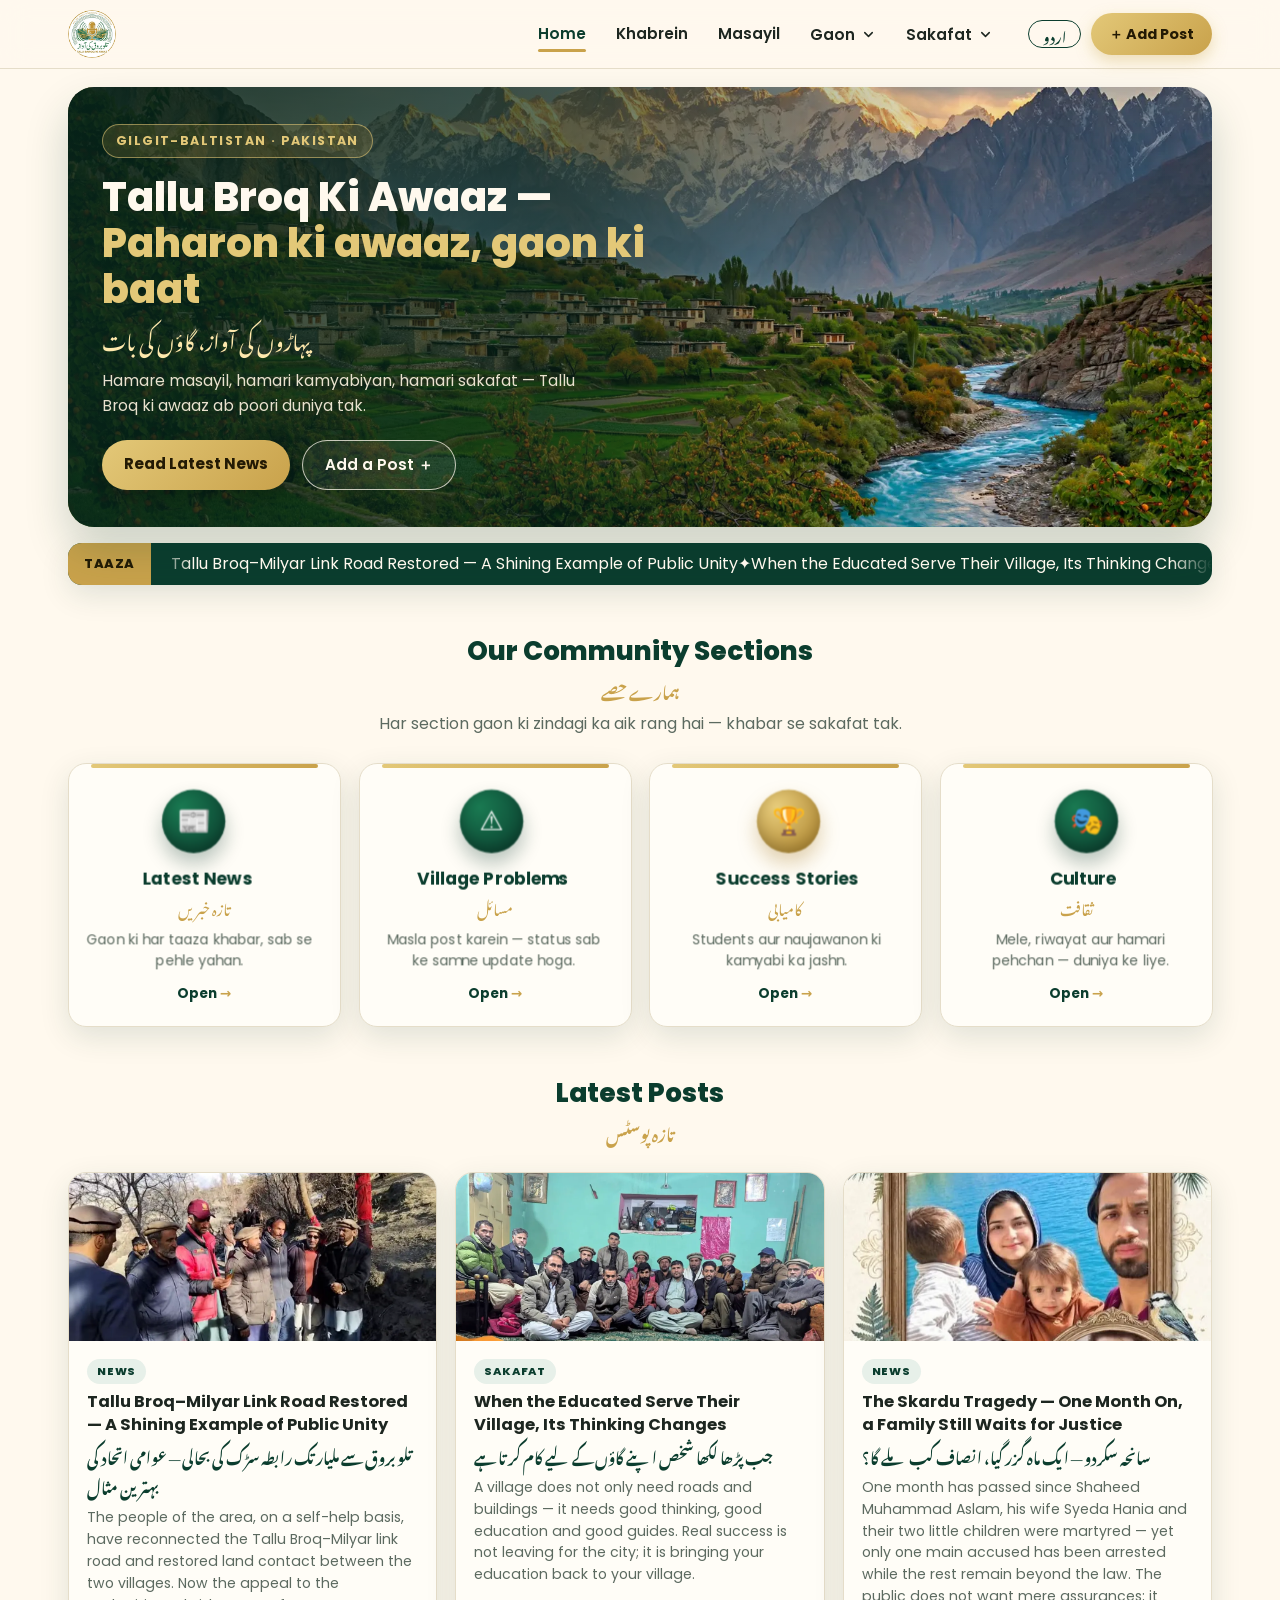
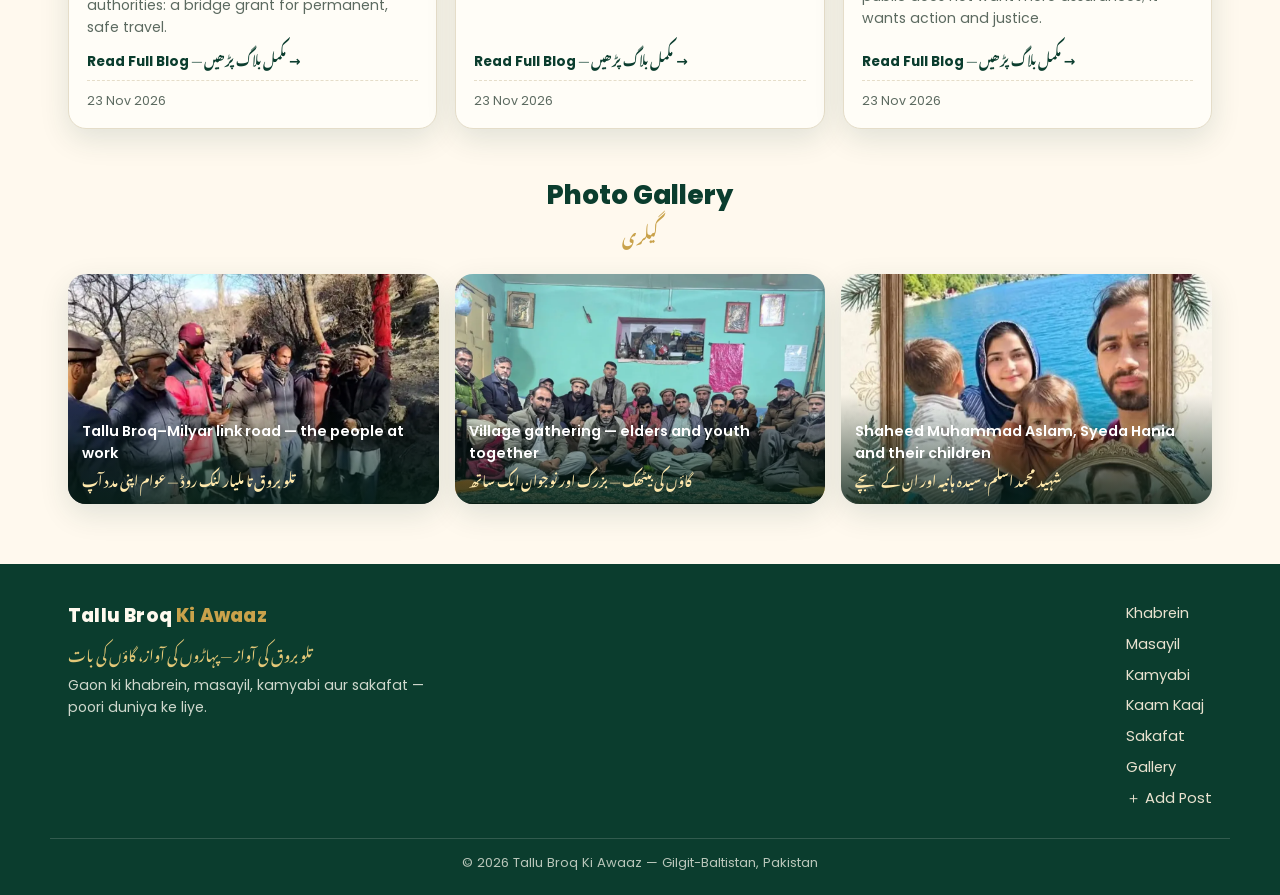
==== commit 912ab71f: "Admin panel redesign (dashboard sidebar layout, all English) + visitor analytics tracking" ====
--- a/index.html
+++ b/index.html
@@ -159,6 +159,6 @@
 </div>
 
 <script src="data.js?v=3"></script>
-<script src="app.js?v=5"></script>
+<script src="app.js?v=6"></script>
 </body>
 </html>
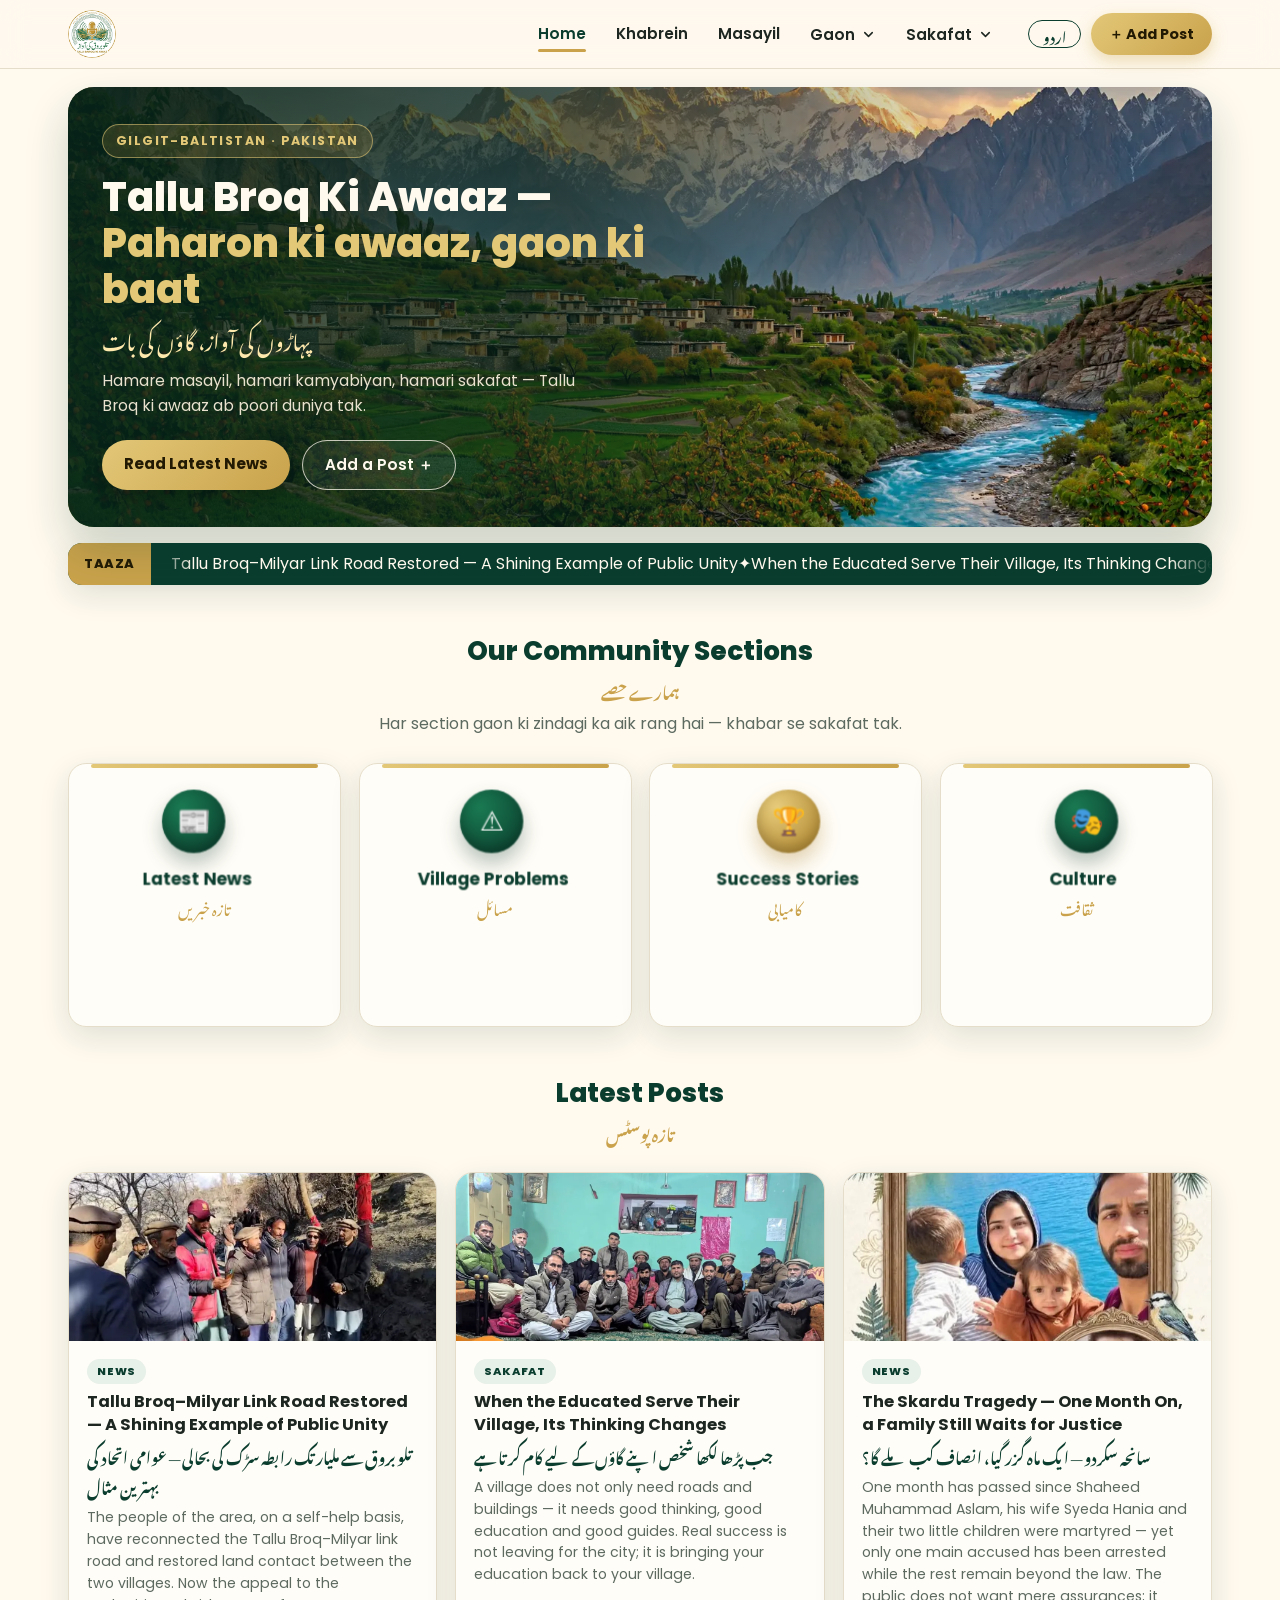
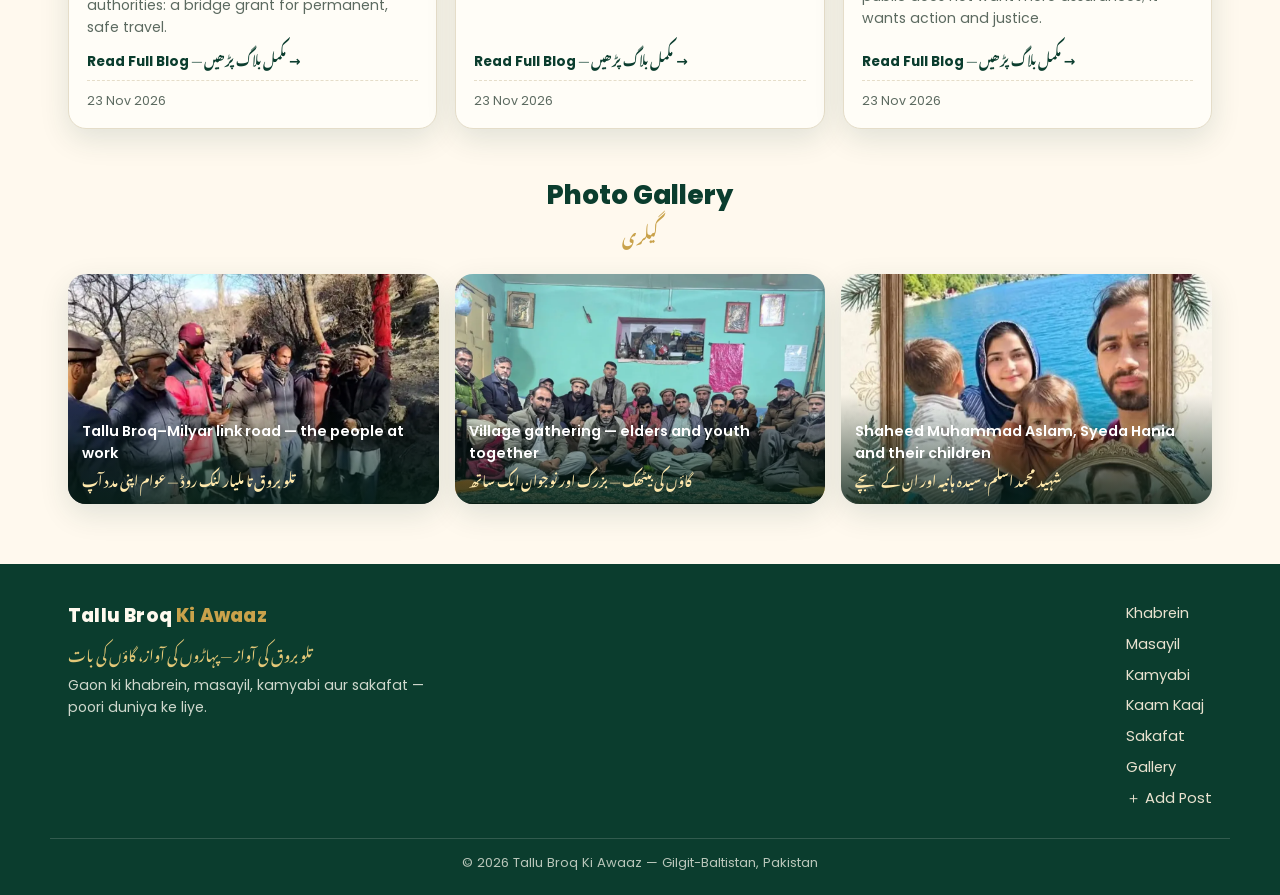
==== commit aa1db2ed: "Fix outdated wait-time text (now 5-15s with multi-key AI)" ====
--- a/index.html
+++ b/index.html
@@ -25,7 +25,7 @@
 <link rel="preconnect" href="https://fonts.googleapis.com">
 <link rel="preconnect" href="https://fonts.gstatic.com" crossorigin>
 <link href="https://fonts.googleapis.com/css2?family=Poppins:wght@400;500;600;700;800&family=Noto+Nastaliq+Urdu:wght@400;600;700&display=swap" rel="stylesheet">
-<link rel="stylesheet" href="style.css?v=6">
+<link rel="stylesheet" href="style.css?v=7">
 <link rel="icon" type="image/png" href="assets/logo.png">
 </head>
 <body>
@@ -64,6 +64,7 @@
         <div class="drop-panel" role="menu">
           <a href="#/sakafat" data-nav="sakafat" role="menuitem"><span class="drop-ic">🎭</span><span data-i18n="nav_sakafat">Sakafat</span><span class="drop-ur ur">ثقافت</span></a>
           <a href="#/gallery" data-nav="gallery" role="menuitem"><span class="drop-ic">🖼</span><span data-i18n="nav_gallery">Gallery</span><span class="drop-ur ur">گیلری</span></a>
+          <a href="#/videos" data-nav="videos" role="menuitem"><span class="drop-ic">🎬</span><span data-i18n="nav_videos">Videos</span><span class="drop-ur ur">ویڈیوز</span></a>
         </div>
       </div>
     </nav>
@@ -98,6 +99,7 @@
     <div class="m-acc-panel">
       <a class="m-link sub" href="#/sakafat" data-nav="sakafat" data-i18n="nav_sakafat">Sakafat</a>
       <a class="m-link sub" href="#/gallery" data-nav="gallery" data-i18n="nav_gallery">Gallery</a>
+      <a class="m-link sub" href="#/videos" data-nav="videos" data-i18n="nav_videos">Videos</a>
     </div>
     <a class="m-link cta" href="#/submit" data-i18n="cta_submit">Masla Bhejein</a>
   </div>
@@ -159,6 +161,6 @@
 </div>
 
 <script src="data.js?v=3"></script>
-<script src="app.js?v=6"></script>
+<script src="app.js?v=8"></script>
 </body>
 </html>
--- a/style.css
+++ b/style.css
@@ -402,3 +402,32 @@
   transition:.2s;background:rgba(255,255,255,.08);
 }
 .social-pill:hover{border-color:var(--gold);color:var(--gold-2);transform:translateY(-2px)}
+
+/* ---------- Videos ---------- */
+.vgrid{display:grid;grid-template-columns:repeat(auto-fill,minmax(240px,1fr));gap:18px}
+.vcard{background:var(--paper);border:1px solid var(--line);border-radius:18px;overflow:hidden;text-decoration:none;color:var(--ink);box-shadow:var(--shadow-soft);display:block;transition:transform .25s ease,box-shadow .25s ease}
+.vcard:hover{transform:translateY(-4px)}
+.vthumb{position:relative;display:block;aspect-ratio:16/9;background:#0a3d31;overflow:hidden}
+.vthumb img{width:100%;height:100%;object-fit:cover;display:block}
+.vthumb-file{display:flex;align-items:center;justify-content:center;height:100%;font-size:2.6rem}
+.vplay{position:absolute;top:50%;left:50%;transform:translate(-50%,-50%);width:52px;height:52px;border-radius:50%;background:rgba(10,61,49,.82);color:#fff;display:flex;align-items:center;justify-content:center;font-size:1.15rem;border:2px solid rgba(255,255,255,.65)}
+.vmeta{display:block;padding:13px 15px}
+.vmeta b{display:block;font-size:.95rem;line-height:1.35;margin-bottom:5px}
+.vmeta span{font-size:.8rem;color:var(--muted)}
+.video-wrap{max-width:860px}
+.player-wrap{position:relative;aspect-ratio:16/9;background:#000;border-radius:16px;overflow:hidden;margin:14px 0}
+.player-wrap iframe,.player-wrap video{position:absolute;inset:0;width:100%;height:100%;border:0}
+.v-actions{display:flex;gap:10px;align-items:center;margin:6px 0 8px}
+.like-btn{border:1.5px solid var(--line);background:#fff;border-radius:999px;padding:10px 20px;font-weight:800;font-size:.95rem;cursor:pointer;font-family:inherit;color:var(--ink)}
+.like-btn.on{background:#fdecec;border-color:#f0a3a3;color:#b3261e}
+.cmt-head{font-size:1.15rem;color:var(--green);margin:22px 0 8px}
+.cmt{border-bottom:1px dashed var(--line);padding:10px 2px}
+.cmt b{color:var(--ink)}
+.cmt span{color:var(--muted);font-size:.75rem;margin-left:8px}
+.cmt p{margin-top:3px;font-size:.93rem;line-height:1.55}
+.cmt-none{color:var(--muted);font-size:.9rem;padding:8px 0}
+.cmt-form{margin-top:16px;display:flex;flex-direction:column;gap:10px}
+.cmt-form input,.cmt-form textarea{padding:12px 14px;border:1.5px solid var(--line);border-radius:12px;font-family:inherit;font-size:.95rem;background:#fff;width:100%}
+.cmt-form input:focus,.cmt-form textarea:focus{outline:none;border-color:var(--green)}
+.cmt-form .btn-gold{align-self:flex-start}
+.cmt-msg{font-size:.88rem;min-height:1.2em}
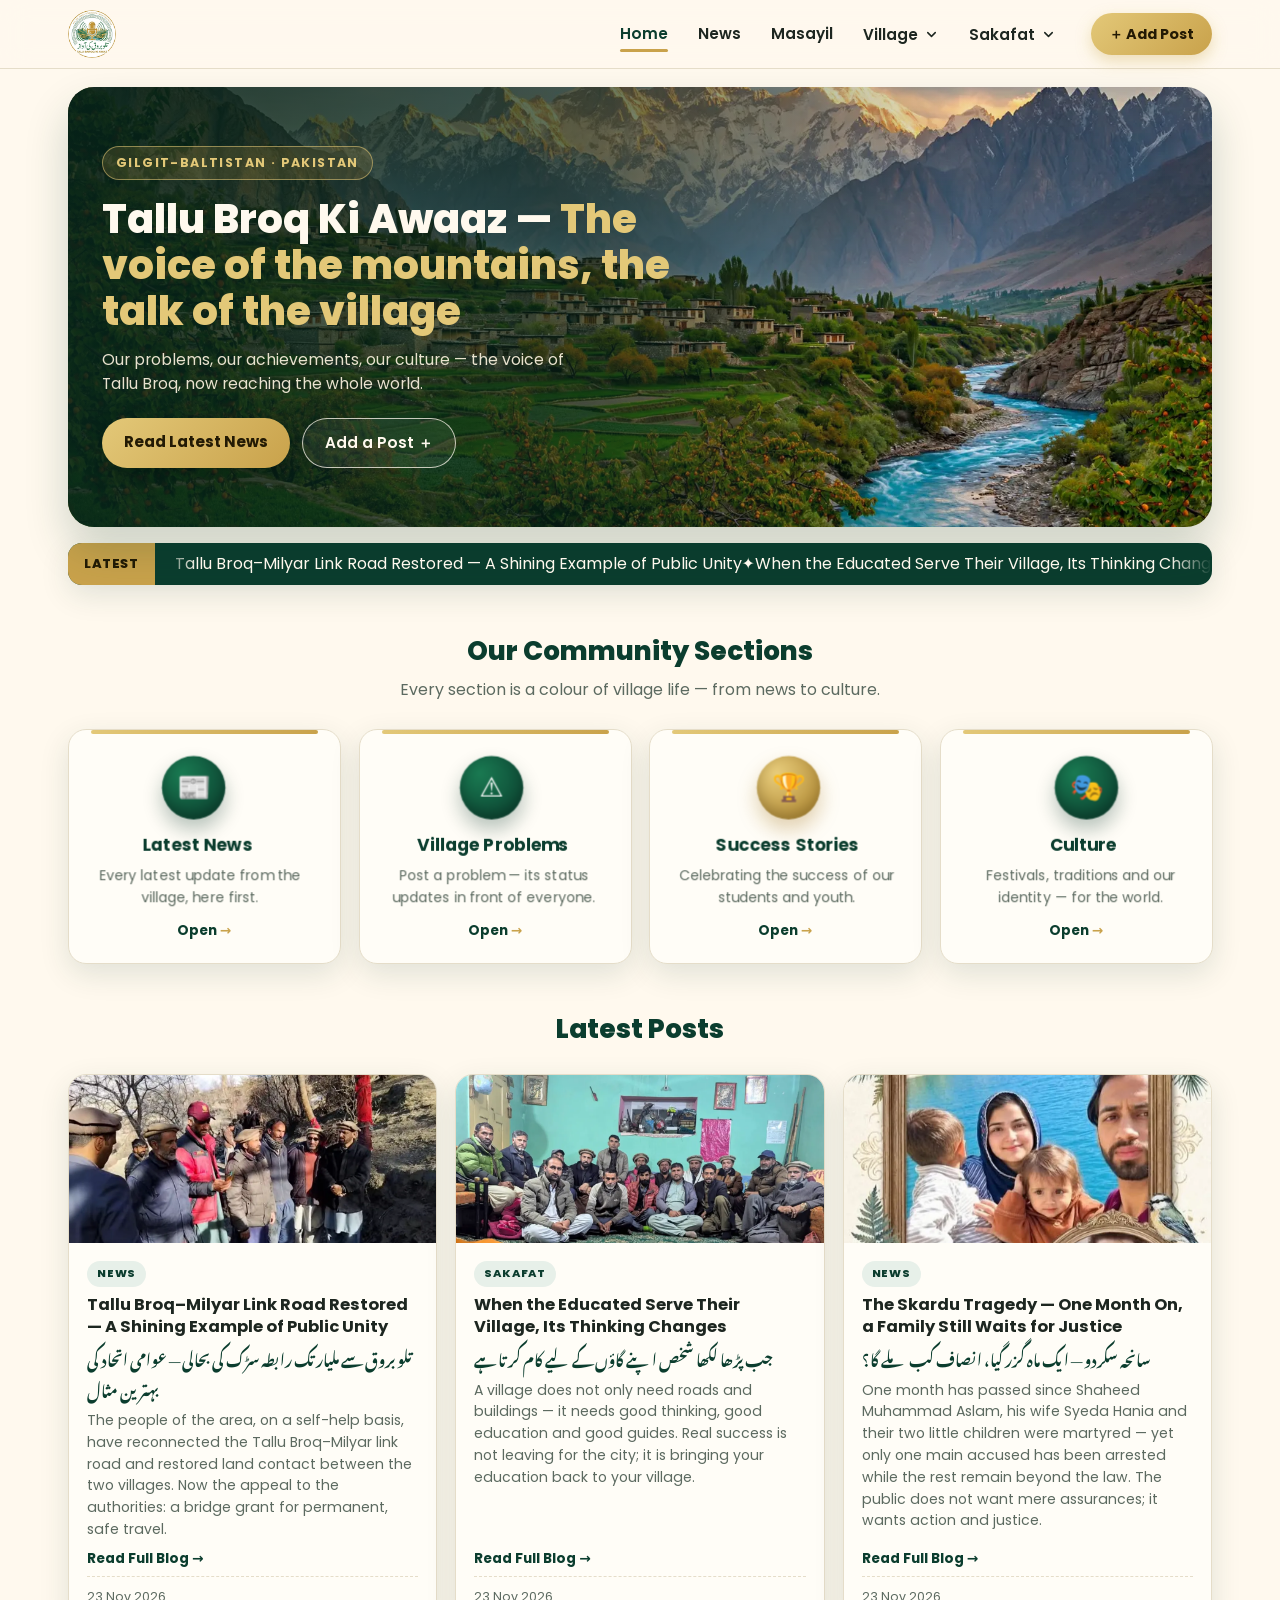
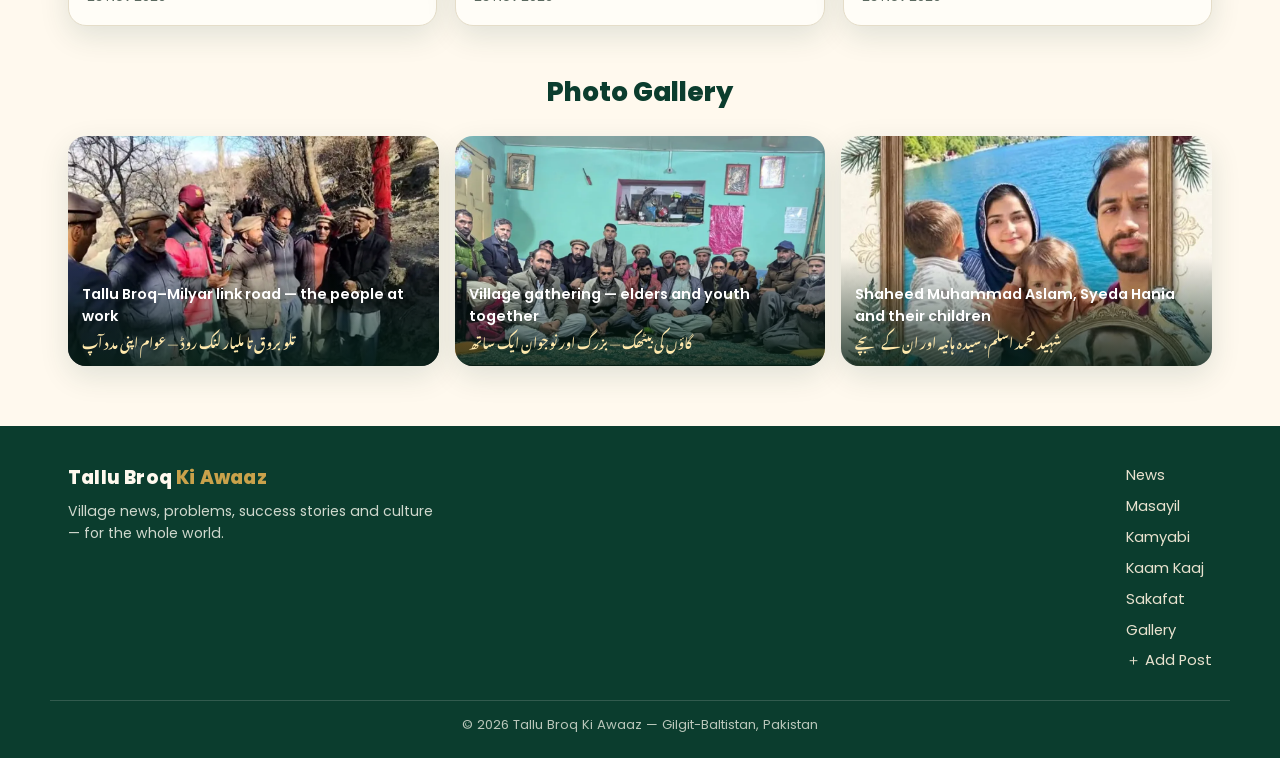
==== commit 610af8b4: "English-only UI: remove language toggle, convert all instructions/guidance to English" ====
--- a/index.html
+++ b/index.html
@@ -40,19 +40,19 @@
 
     <nav class="main-nav" id="mainNav" aria-label="Main">
       <a class="nav-link" href="#/home" data-nav="home" data-i18n="nav_home">Home</a>
-      <a class="nav-link" href="#/news" data-nav="news" data-i18n="nav_news">Khabrein</a>
+      <a class="nav-link" href="#/news" data-nav="news" data-i18n="nav_news">News</a>
       <a class="nav-link" href="#/masayil" data-nav="masayil" data-i18n="nav_masayil">Masayil</a>
 
       <div class="nav-drop" data-drop>
         <button class="nav-link nav-drop-btn" type="button" aria-haspopup="true" aria-expanded="false" data-drop-btn>
-          <span data-i18n="nav_gaon">Gaon</span>
+          <span data-i18n="nav_gaon">Village</span>
           <svg class="drop-arrow" viewBox="0 0 24 24" aria-hidden="true"><path d="M6 9l6 6 6-6" fill="none" stroke="currentColor" stroke-width="2.4" stroke-linecap="round" stroke-linejoin="round"/></svg>
         </button>
         <div class="drop-panel" role="menu">
-          <a href="#/kamyabi" data-nav="kamyabi" role="menuitem"><span class="drop-ic">★</span><span data-i18n="nav_kamyabi">Kamyabi</span><span class="drop-ur ur">کامیابی</span></a>
-          <a href="#/kaam" data-nav="kaam" role="menuitem"><span class="drop-ic">⚒</span><span data-i18n="nav_kaam">Kaam Kaaj</span><span class="drop-ur ur">کام کاج</span></a>
-          <a href="#/elaan" data-nav="elaan" role="menuitem"><span class="drop-ic">📣</span><span data-i18n="nav_elaan">Elaan Board</span><span class="drop-ur ur">اعلان</span></a>
-          <a href="#/rabta" data-nav="rabta" role="menuitem"><span class="drop-ic">☎</span><span data-i18n="nav_rabta">Rabta Directory</span><span class="drop-ur ur">رابطہ</span></a>
+          <a href="#/kamyabi" data-nav="kamyabi" role="menuitem"><span class="drop-ic">★</span><span data-i18n="nav_kamyabi">Kamyabi</span></a>
+          <a href="#/kaam" data-nav="kaam" role="menuitem"><span class="drop-ic">⚒</span><span data-i18n="nav_kaam">Kaam Kaaj</span></a>
+          <a href="#/elaan" data-nav="elaan" role="menuitem"><span class="drop-ic">📣</span><span data-i18n="nav_elaan">Elaan Board</span></a>
+          <a href="#/rabta" data-nav="rabta" role="menuitem"><span class="drop-ic">☎</span><span data-i18n="nav_rabta">Rabta Directory</span></a>
         </div>
       </div>
 
@@ -62,16 +62,15 @@
           <svg class="drop-arrow" viewBox="0 0 24 24" aria-hidden="true"><path d="M6 9l6 6 6-6" fill="none" stroke="currentColor" stroke-width="2.4" stroke-linecap="round" stroke-linejoin="round"/></svg>
         </button>
         <div class="drop-panel" role="menu">
-          <a href="#/sakafat" data-nav="sakafat" role="menuitem"><span class="drop-ic">🎭</span><span data-i18n="nav_sakafat">Sakafat</span><span class="drop-ur ur">ثقافت</span></a>
-          <a href="#/gallery" data-nav="gallery" role="menuitem"><span class="drop-ic">🖼</span><span data-i18n="nav_gallery">Gallery</span><span class="drop-ur ur">گیلری</span></a>
-          <a href="#/videos" data-nav="videos" role="menuitem"><span class="drop-ic">🎬</span><span data-i18n="nav_videos">Videos</span><span class="drop-ur ur">ویڈیوز</span></a>
+          <a href="#/sakafat" data-nav="sakafat" role="menuitem"><span class="drop-ic">🎭</span><span data-i18n="nav_sakafat">Sakafat</span></a>
+          <a href="#/gallery" data-nav="gallery" role="menuitem"><span class="drop-ic">🖼</span><span data-i18n="nav_gallery">Gallery</span></a>
+          <a href="#/videos" data-nav="videos" role="menuitem"><span class="drop-ic">🎬</span><span data-i18n="nav_videos">Videos</span></a>
         </div>
       </div>
     </nav>
 
     <div class="header-actions">
-      <button class="lang-btn" id="langBtn" type="button" aria-label="Change language">اردو</button>
-      <a class="cta-btn" href="#/submit" data-i18n="cta_submit">Masla Bhejein</a>
+      <a class="cta-btn" href="#/submit" data-i18n="cta_submit">＋ Add Post</a>
       <button class="burger" id="burger" type="button" aria-label="Menu" aria-expanded="false">
         <span></span><span></span><span></span>
       </button>
@@ -80,10 +79,10 @@
 
   <div class="mobile-panel" id="mobilePanel">
     <a class="m-link" href="#/home" data-nav="home" data-i18n="nav_home">Home</a>
-    <a class="m-link" href="#/news" data-nav="news" data-i18n="nav_news">Khabrein</a>
+    <a class="m-link" href="#/news" data-nav="news" data-i18n="nav_news">News</a>
     <a class="m-link" href="#/masayil" data-nav="masayil" data-i18n="nav_masayil">Masayil</a>
     <button class="m-acc-btn" type="button" data-acc aria-expanded="false">
-      <span data-i18n="nav_gaon">Gaon</span>
+      <span data-i18n="nav_gaon">Village</span>
       <svg class="drop-arrow" viewBox="0 0 24 24" aria-hidden="true"><path d="M6 9l6 6 6-6" fill="none" stroke="currentColor" stroke-width="2.4" stroke-linecap="round" stroke-linejoin="round"/></svg>
     </button>
     <div class="m-acc-panel">
@@ -101,7 +100,7 @@
       <a class="m-link sub" href="#/gallery" data-nav="gallery" data-i18n="nav_gallery">Gallery</a>
       <a class="m-link sub" href="#/videos" data-nav="videos" data-i18n="nav_videos">Videos</a>
     </div>
-    <a class="m-link cta" href="#/submit" data-i18n="cta_submit">Masla Bhejein</a>
+    <a class="m-link cta" href="#/submit" data-i18n="cta_submit">＋ Add Post</a>
   </div>
 </header>
 
@@ -111,18 +110,17 @@
   <div class="footer-inner">
     <div class="footer-brand">
       <span class="brand-name light">Tallu Broq <span class="brand-name-2">Ki Awaaz</span></span>
-      <span class="ur footer-ur">تلو بروق کی آواز — پہاڑوں کی آواز، گاؤں کی بات</span>
-      <p class="footer-tag" data-i18n="footer_tag">Gaon ki khabrein, masayil, kamyabi aur sakafat — poori duniya ke liye.</p>
+      <p class="footer-tag" data-i18n="footer_tag">Village news, problems, success stories and culture — for the whole world.</p>
       <div class="social-row" id="socialRow"></div>
     </div>
     <nav class="footer-links" aria-label="Footer">
-      <a href="#/news" data-i18n="nav_news">Khabrein</a>
+      <a href="#/news" data-i18n="nav_news">News</a>
       <a href="#/masayil" data-i18n="nav_masayil">Masayil</a>
       <a href="#/kamyabi" data-i18n="nav_kamyabi">Kamyabi</a>
       <a href="#/kaam" data-i18n="nav_kaam">Kaam Kaaj</a>
       <a href="#/sakafat" data-i18n="nav_sakafat">Sakafat</a>
       <a href="#/gallery" data-i18n="nav_gallery">Gallery</a>
-      <a href="#/submit" data-i18n="cta_submit">Masla Bhejein</a>
+      <a href="#/submit" data-i18n="cta_submit">＋ Add Post</a>
     </nav>
   </div>
   <div class="footer-bottom">© 2026 Tallu Broq Ki Awaaz — Gilgit-Baltistan, Pakistan</div>
@@ -131,36 +129,36 @@
 <!-- Guidelines popup (shown before posting) -->
 <div class="modal-back" id="guideModal" role="dialog" aria-modal="true" aria-label="Posting guidelines">
   <div class="modal-card">
-    <h3>📋 Posting ke Usool <span class="ur">پوسٹنگ کے اصول</span></h3>
+    <h3>📋 Posting Guidelines</h3>
     <div class="guide-cols">
       <div>
-        <p class="guide-h good">✅ Ye post ho sakti hai:</p>
+        <p class="guide-h good">✅ What you can post:</p>
         <ul>
-          <li>Gaon ki khabrein <span class="ur">گاؤں کی خبریں</span></li>
-          <li>Masayil — pani, bijli, sarak, school, sehat <span class="ur">مسائل</span></li>
-          <li>Kamyabi — students, naujawan <span class="ur">کامیابی</span></li>
-          <li>Sakafat aur elanaat <span class="ur">ثقافت و اعلانات</span></li>
+          <li>Village news</li>
+          <li>Problems — water, electricity, roads, school, health</li>
+          <li>Success stories — students and youth</li>
+          <li>Culture and announcements</li>
         </ul>
       </div>
       <div>
-        <p class="guide-h bad">🚫 Ye bilkul nahi:</p>
+        <p class="guide-h bad">🚫 Strictly not allowed:</p>
         <ul>
-          <li>Kharid-o-farokht, dukaan ya cheezon ki advertisement</li>
-          <li>Gandi, badtameez ya ghair-akhlaqi baat ya photo</li>
-          <li>Kisi shakhs par ilzaam ya larai jhagra</li>
-          <li>Jhooti khabar ya spam</li>
+          <li>Buying and selling, shop or product advertisements</li>
+          <li>Rude, abusive or immoral words or photos</li>
+          <li>Blaming or attacking any person, or fights</li>
+          <li>Fake news or spam</li>
         </ul>
       </div>
     </div>
-    <p class="guide-note">🤖 <strong>System kaisa kaam karta hai:</strong> Aap title, tafseel aur photo bhejte hain → <strong>AI pehle check karta hai</strong> → saaf post ko AI khud behtar bana kar <strong>English + Urdu blog</strong> ki shakal mein SEO ke saath publish kar deta hai. Jo post usool ke khilaf ho, wo <strong>wahin decline</strong> ho jati hai — site par nahi lagti.</p>
+    <p class="guide-note">🤖 <strong>How the system works:</strong> You send a title, details and a photo → <strong>the AI checks it first</strong> → a clean post is polished by the AI and published as an <strong>English + Urdu blog</strong> with SEO. A post against the rules is <strong>declined on the spot</strong> — it never appears on the site.</p>
     <div class="modal-btns">
-      <button class="btn-gold" id="guideGo" type="button">Samajh Gaya — Post Karein →</button>
-      <button class="btn-plain" id="guideClose" type="button">Band Karein</button>
+      <button class="btn-gold" id="guideGo" type="button">Got It — Write a Post →</button>
+      <button class="btn-plain" id="guideClose" type="button">Close</button>
     </div>
   </div>
 </div>
 
 <script src="data.js?v=3"></script>
-<script src="app.js?v=8"></script>
+<script src="app.js?v=9"></script>
 </body>
 </html>
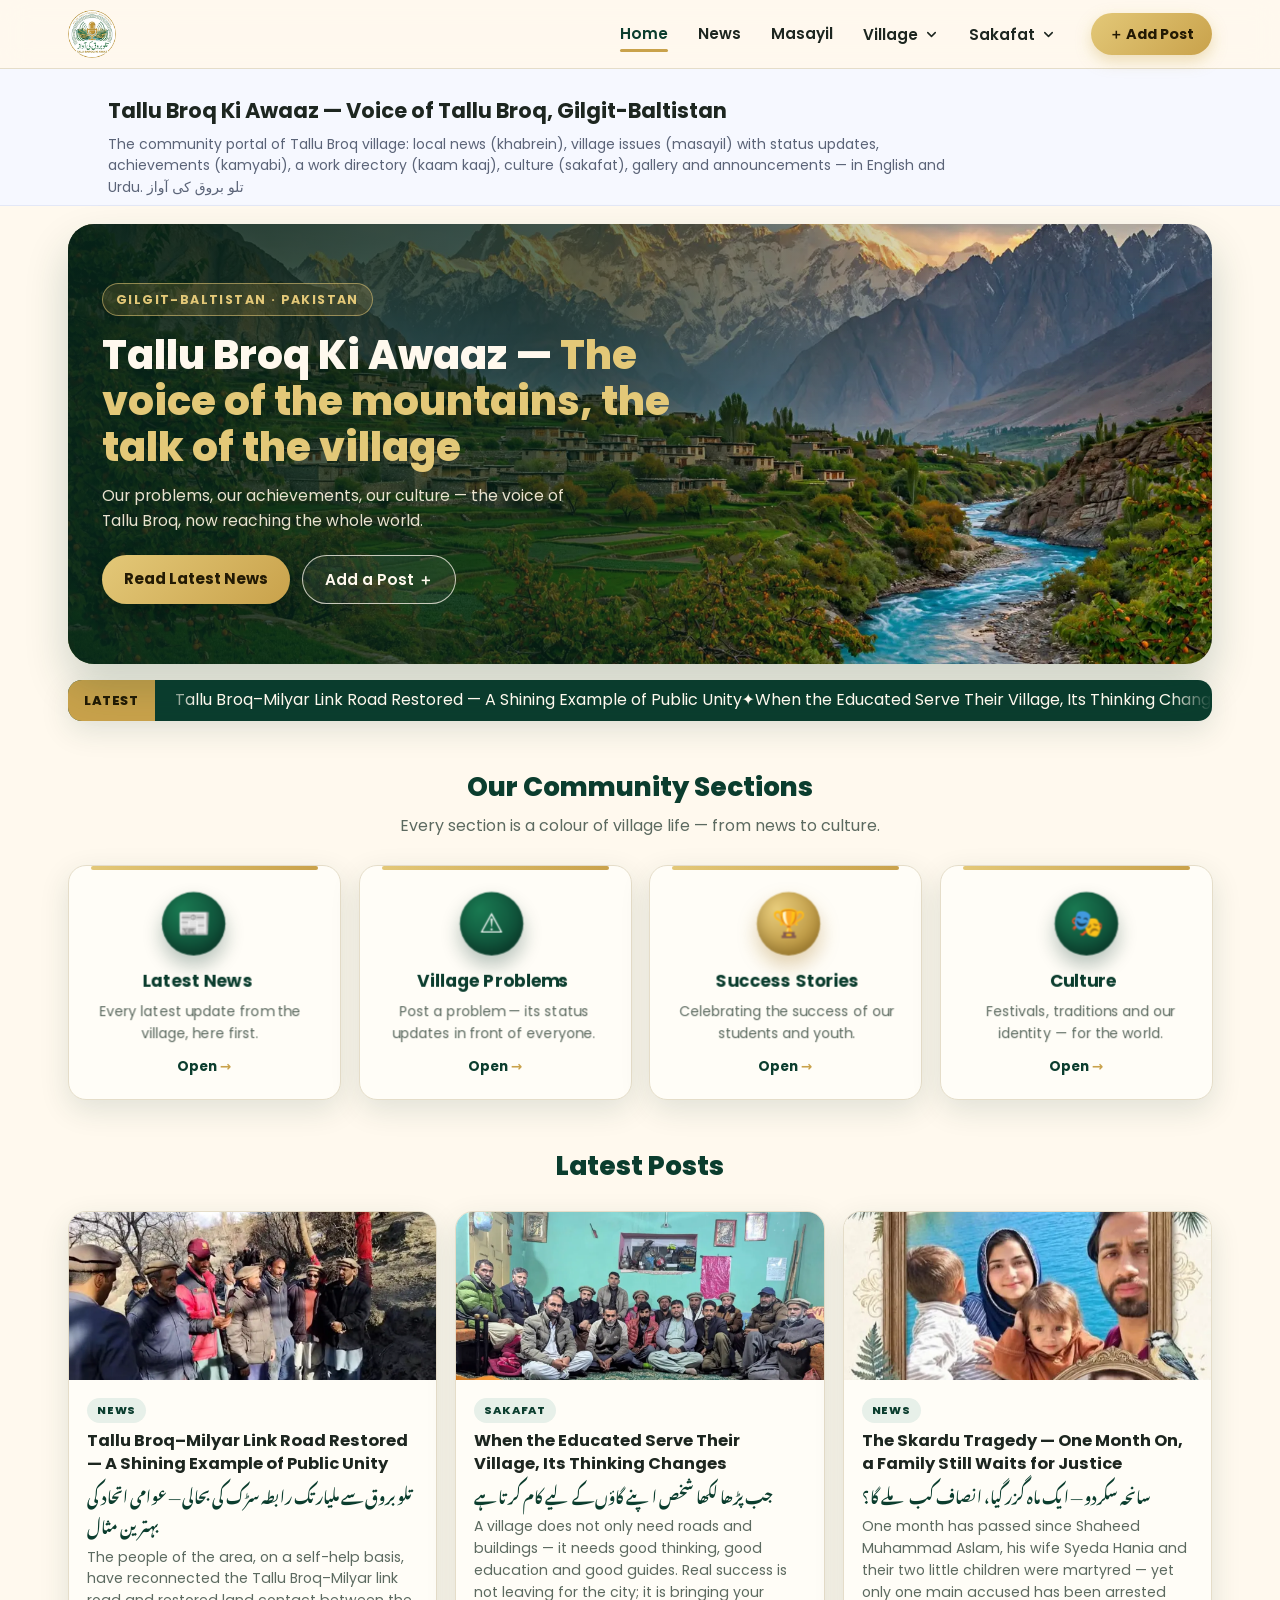
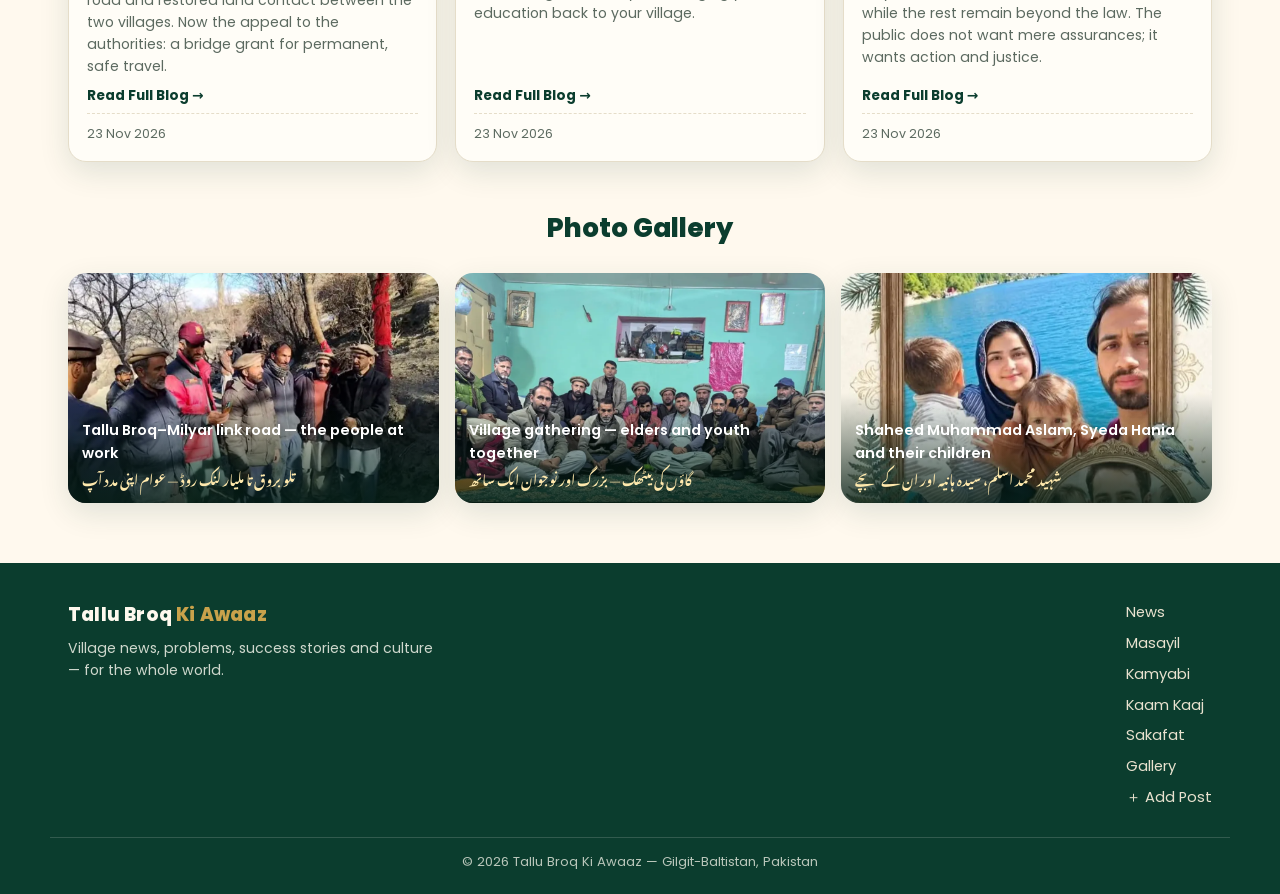
==== commit 3fd1354e: "SEO audit fixes: static H1 intro on home, logo alt, shorter meta descriptions, single H1 per post pa" ====
--- a/index.html
+++ b/index.html
@@ -4,7 +4,7 @@
 <meta charset="UTF-8">
 <meta name="viewport" content="width=device-width, initial-scale=1.0">
 <title>Tallu Broq Ki Awaaz — تلو بروق کی آواز | Voice of Tallu Broq</title>
-<meta name="description" content="Tallu Broq Ki Awaaz — gaon ki khabrein, masayil, kamyabi, kaam kaaj aur sakafat. The voice of Tallu Broq, Gilgit-Baltistan, Pakistan. تلو بروق کی آواز — گاؤں کی خبریں، مسائل، کامیابی اور ثقافت۔">
+<meta name="description" content="Tallu Broq Ki Awaaz — village news, masayil, kamyabi, kaam kaaj and sakafat from Tallu Broq, Gilgit-Baltistan. تلو بروق کی آواز">
 <meta name="keywords" content="Tallu Broq, Tallu Broq Ki Awaaz, تلو بروق, تلو بروق کی آواز, Skardu village news, Gilgit Baltistan village, GB news, گاؤں کی خبریں, village problems Pakistan">
 <meta name="robots" content="index, follow">
 <link rel="canonical" href="https://sigmapack4-design.github.io/tallu-broq-awaaz/">
@@ -25,7 +25,7 @@
 <link rel="preconnect" href="https://fonts.googleapis.com">
 <link rel="preconnect" href="https://fonts.gstatic.com" crossorigin>
 <link href="https://fonts.googleapis.com/css2?family=Poppins:wght@400;500;600;700;800&family=Noto+Nastaliq+Urdu:wght@400;600;700&display=swap" rel="stylesheet">
-<link rel="stylesheet" href="style.css?v=7">
+<link rel="stylesheet" href="style.css?v=8">
 <link rel="icon" type="image/png" href="assets/logo.png">
 </head>
 <body>
@@ -34,7 +34,7 @@
   <div class="header-inner">
     <a class="brand" href="#/home" aria-label="Tallu Broq Ki Awaaz — Home">
       <span class="brand-mark" aria-hidden="true">
-        <img src="assets/logo.png" alt="" width="48" height="48" data-sitelogo>
+        <img src="assets/logo.png" alt="Tallu Broq Ki Awaaz — logo" width="48" height="48" data-sitelogo>
       </span>
     </a>
 
@@ -104,6 +104,10 @@
   </div>
 </header>
 
+<section class="seo-intro"><div class="wrap-x">
+<h1>Tallu Broq Ki Awaaz — Voice of Tallu Broq, Gilgit-Baltistan</h1>
+<p>The community portal of Tallu Broq village: local news (khabrein), village issues (masayil) with status updates, achievements (kamyabi), a work directory (kaam kaaj), culture (sakafat), gallery and announcements — in English and Urdu. تلو بروق کی آواز</p>
+</div></section>
 <main id="app" tabindex="-1"></main>
 
 <footer class="site-footer">
@@ -159,6 +163,6 @@
 </div>
 
 <script src="data.js?v=3"></script>
-<script src="app.js?v=9"></script>
+<script src="app.js?v=10"></script>
 </body>
 </html>
--- a/style.css
+++ b/style.css
@@ -417,6 +417,11 @@
 .video-wrap{max-width:860px}
 .player-wrap{position:relative;aspect-ratio:16/9;background:#000;border-radius:16px;overflow:hidden;margin:14px 0}
 .player-wrap iframe,.player-wrap video{position:absolute;inset:0;width:100%;height:100%;border:0}
+.vthumb video{width:100%;height:100%;object-fit:cover;display:block}
+.feat-video{margin-bottom:10px}
+.feat-meta{display:flex;flex-wrap:wrap;gap:6px 16px;align-items:center;justify-content:space-between;margin:2px 0 12px}
+.feat-meta b{font-size:1.02rem}
+.feat-meta a{color:var(--green);font-weight:700;text-decoration:none;font-size:.9rem}
 .v-actions{display:flex;gap:10px;align-items:center;margin:6px 0 8px}
 .like-btn{border:1.5px solid var(--line);background:#fff;border-radius:999px;padding:10px 20px;font-weight:800;font-size:.95rem;cursor:pointer;font-family:inherit;color:var(--ink)}
 .like-btn.on{background:#fdecec;border-color:#f0a3a3;color:#b3261e}
@@ -431,3 +436,9 @@
 .cmt-form input:focus,.cmt-form textarea:focus{outline:none;border-color:var(--green)}
 .cmt-form .btn-gold{align-self:flex-start}
 .cmt-msg{font-size:.88rem;min-height:1.2em}
+
+/* SEO intro (static H1 for crawlers) */
+.seo-intro{background:#f6f8ff;border-bottom:1px solid #e3e8f7;padding:26px 0 6px}
+.seo-intro .wrap-x{max-width:1100px;margin:0 auto;padding:0 18px}
+.seo-intro h1{font-size:21px;margin:0 0 6px}
+.seo-intro p{color:#5b6478;font-size:14px;max-width:860px}
